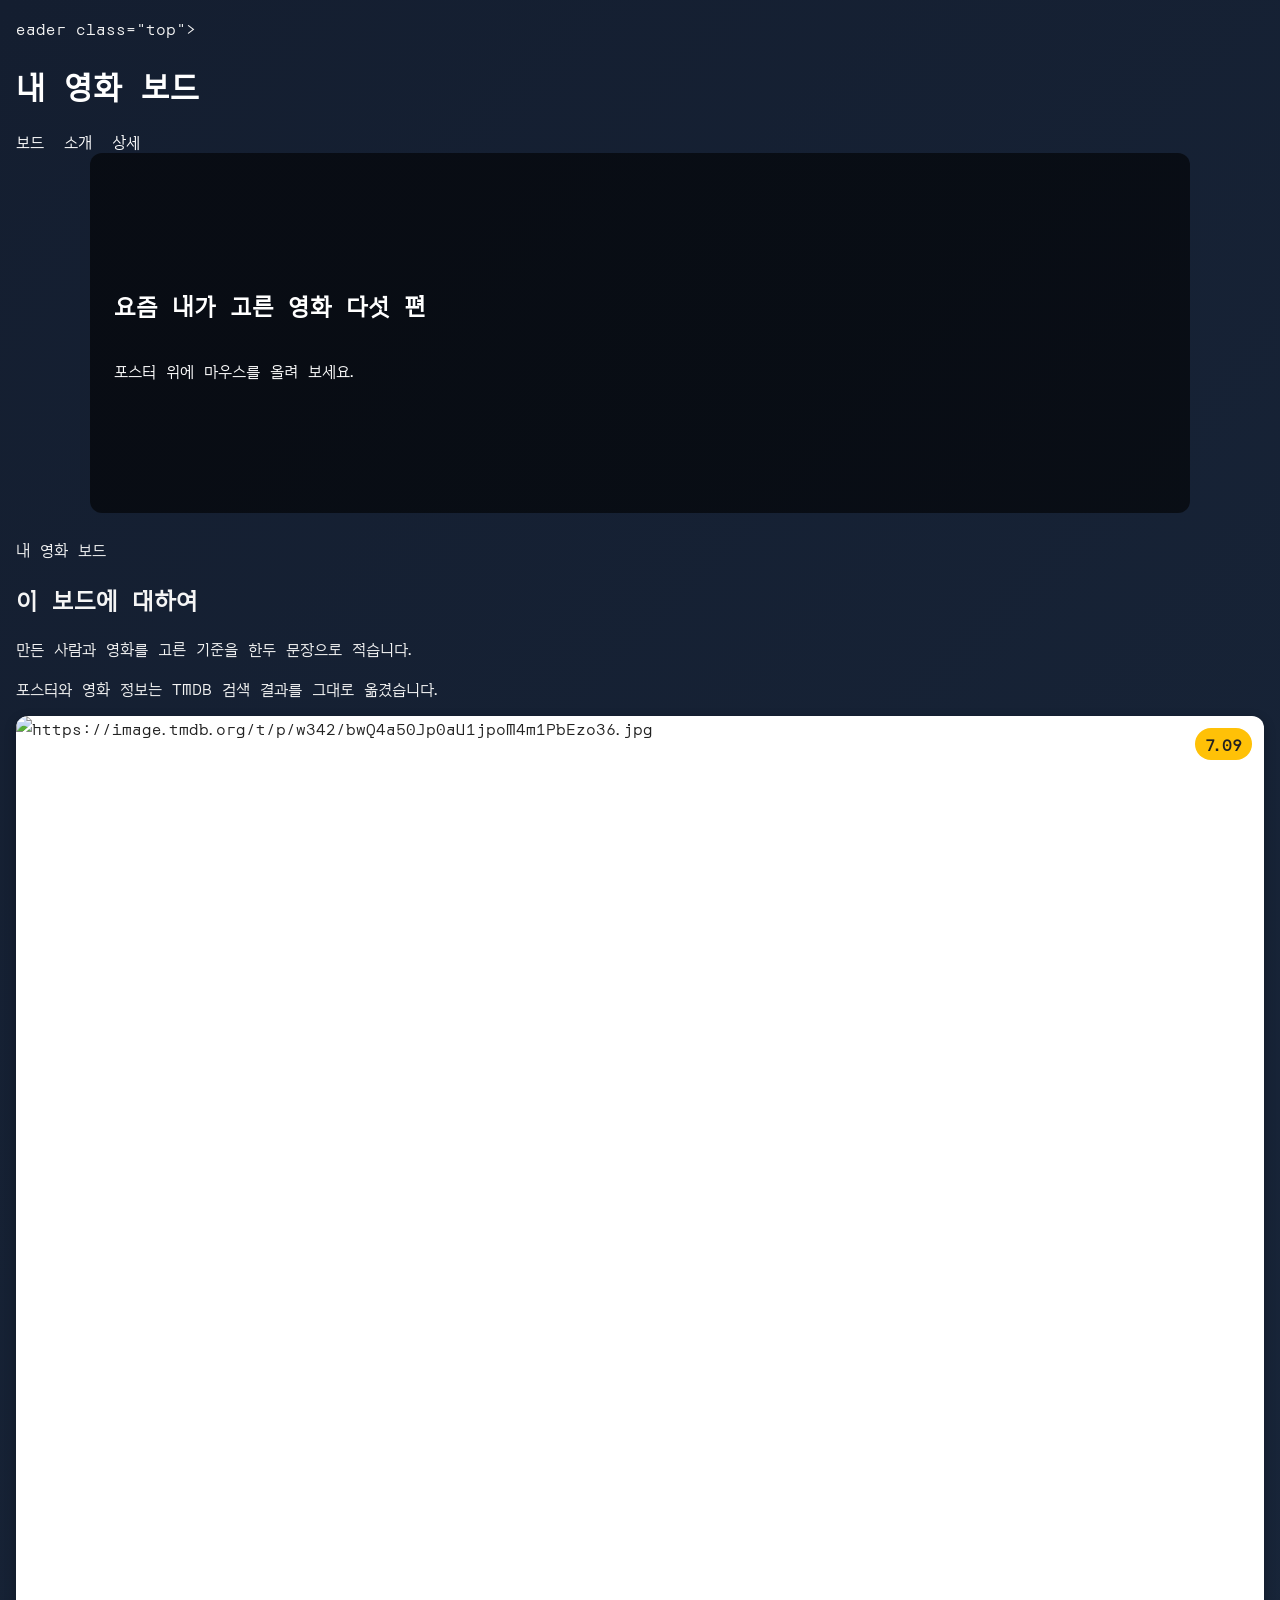
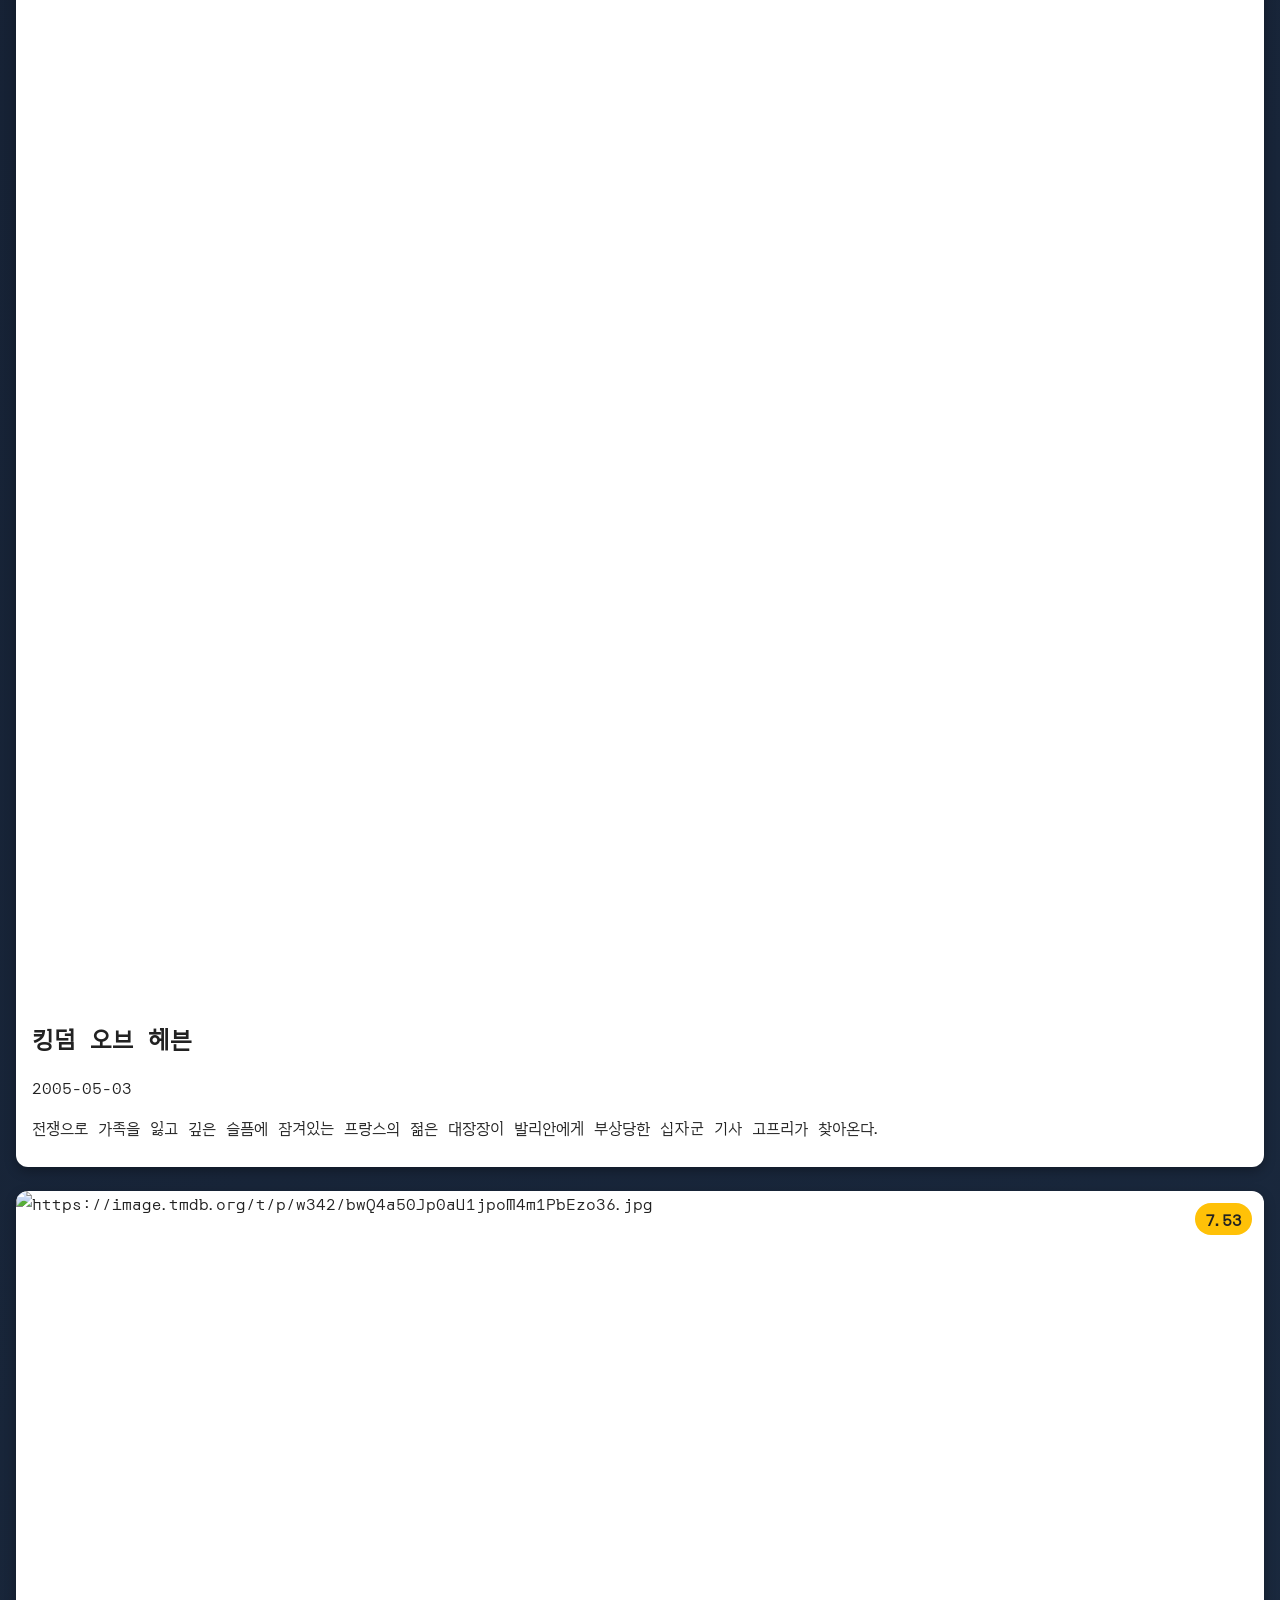
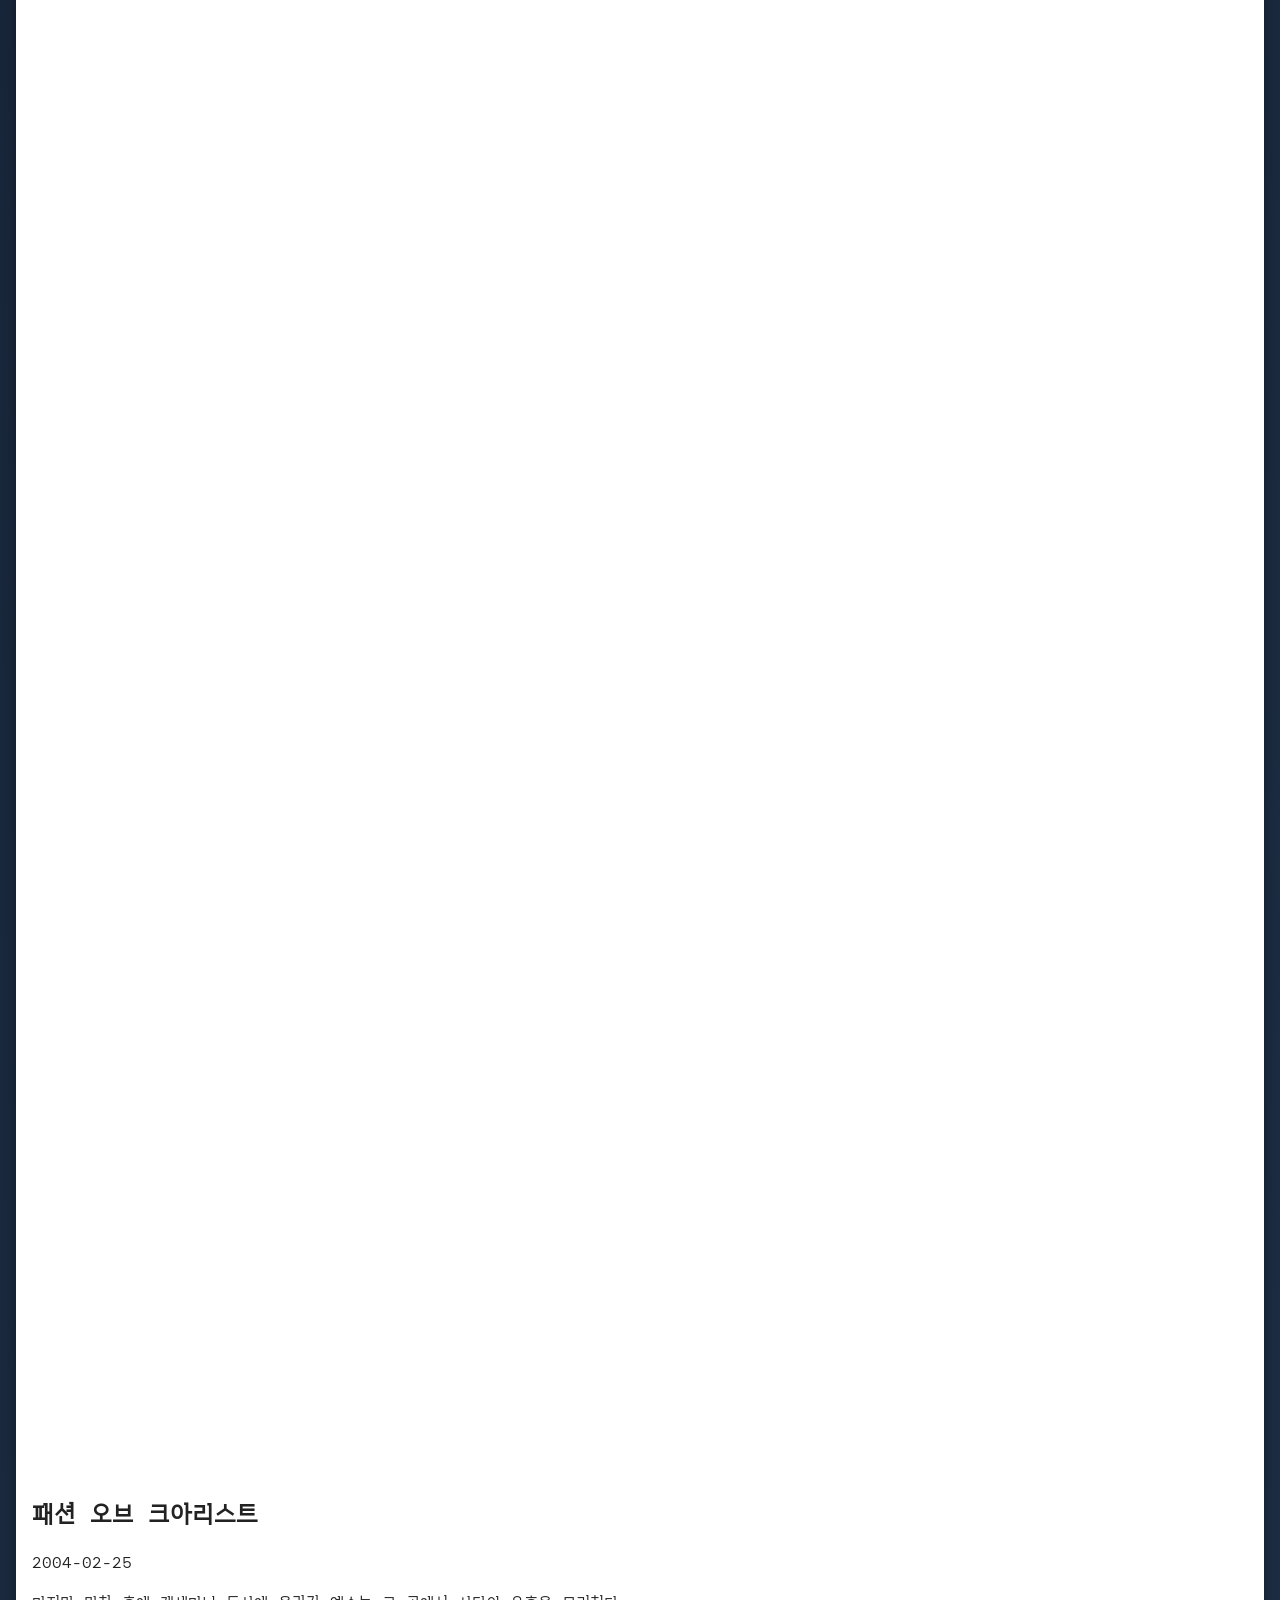
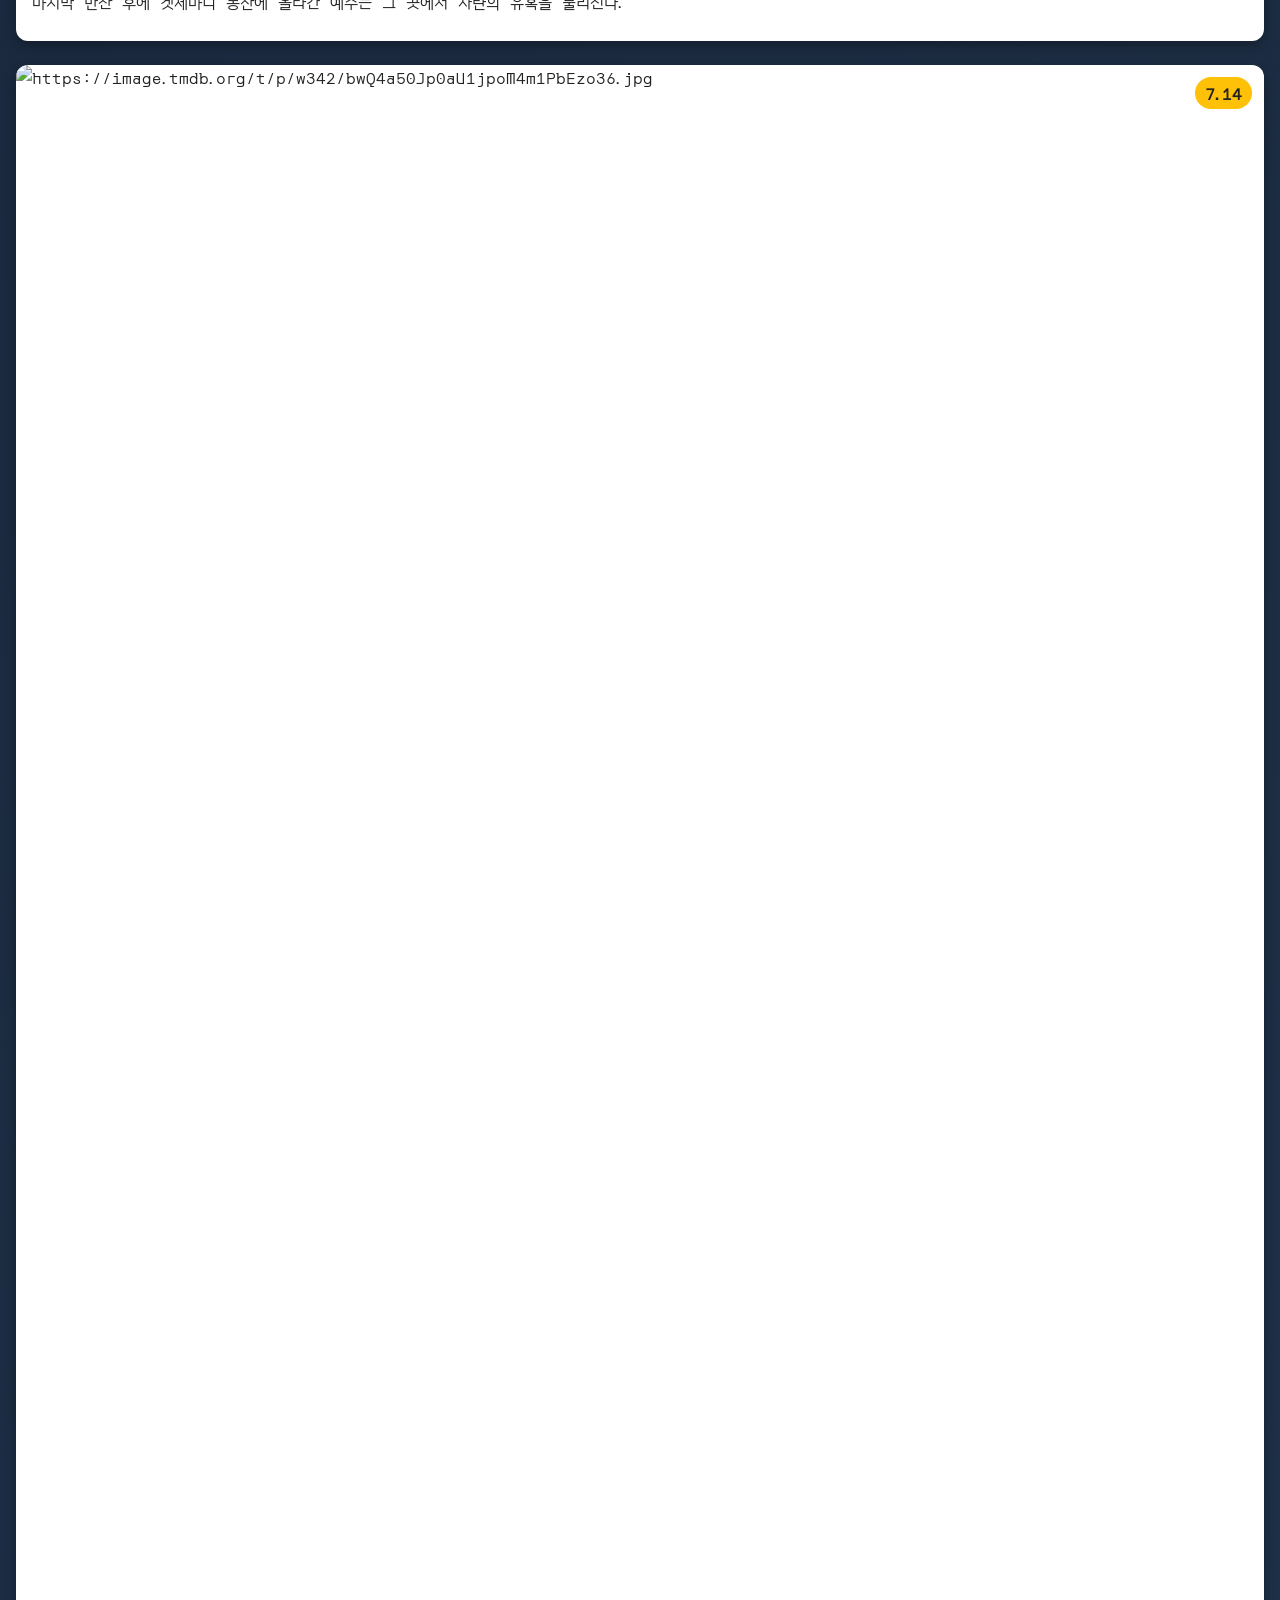
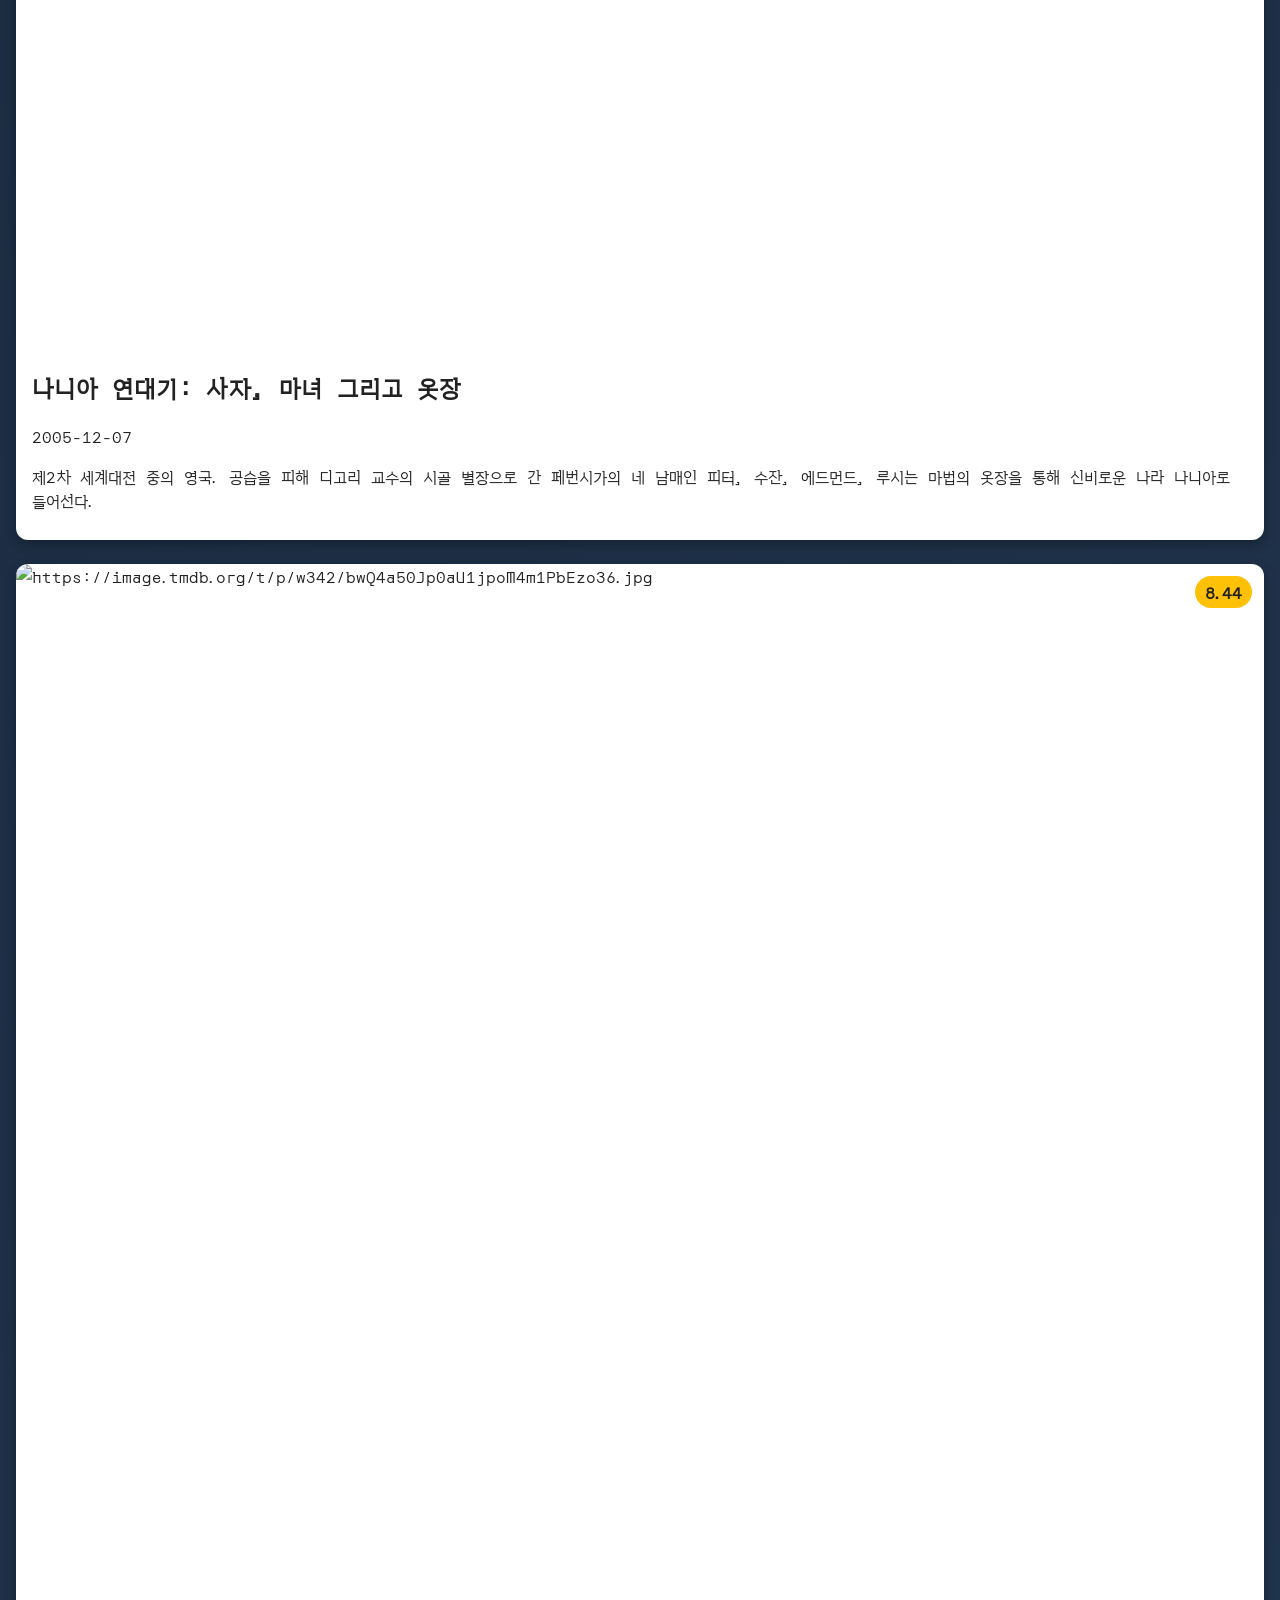
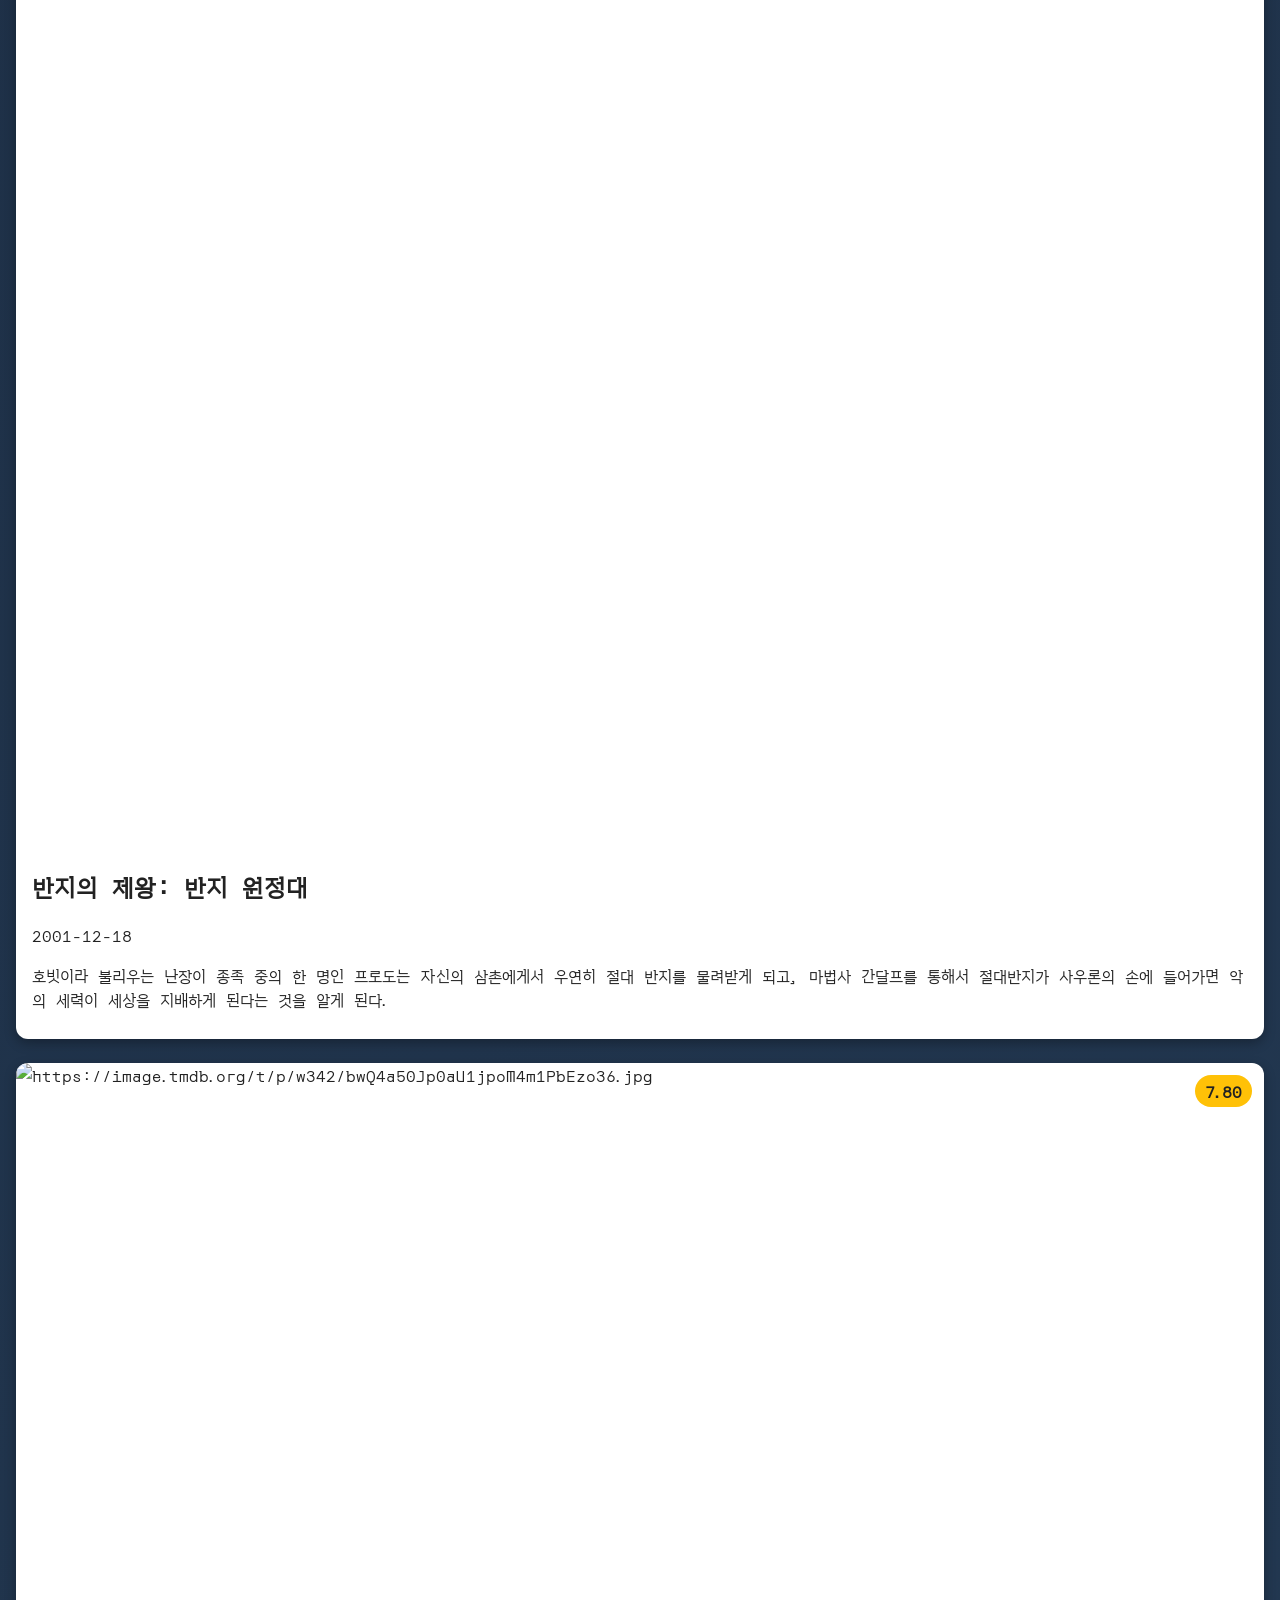
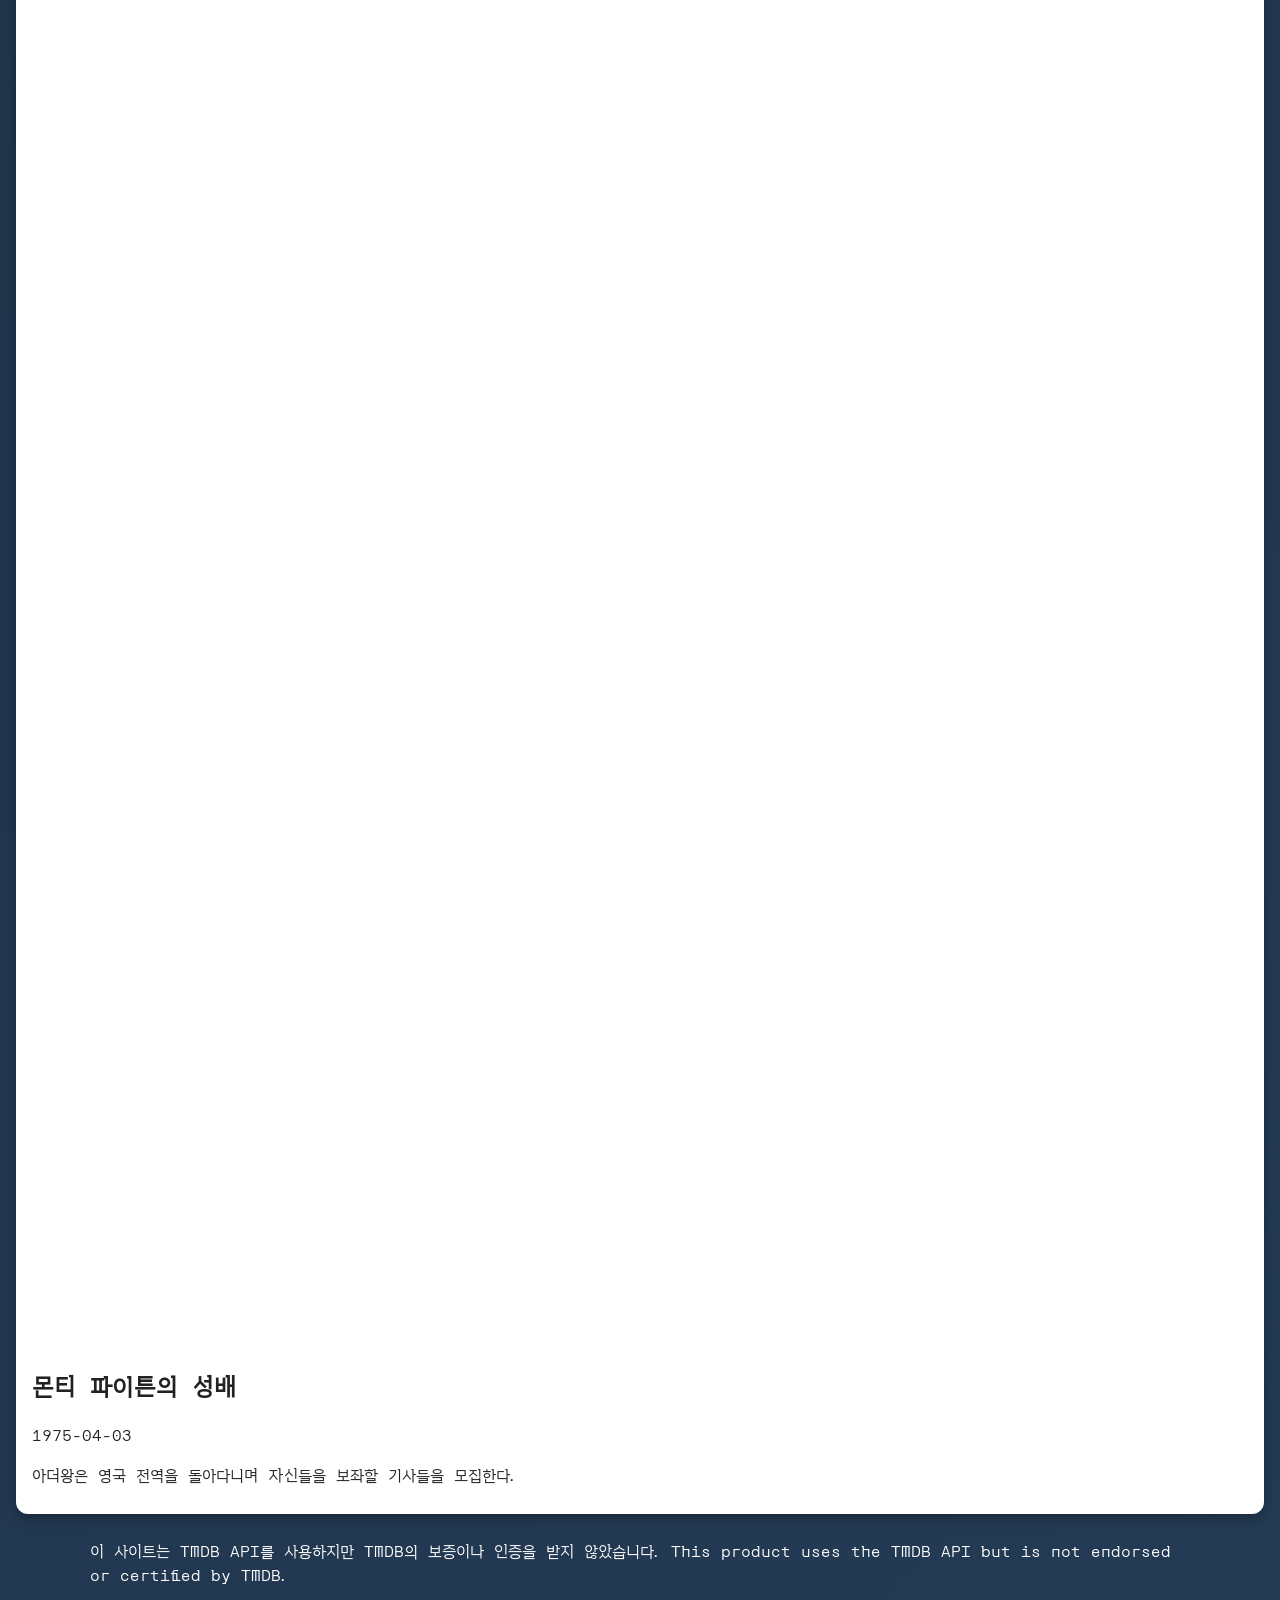
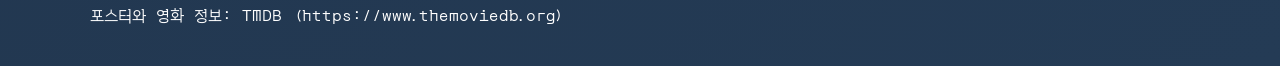
==== index.html @ a84ee352 "여섯 번째 커밋" ====
<!DOCTYPE html>
<html lang="ko">

<head>
    <meta charset="UTF-8">
    <meta name="viewport" content="width=device-width, initial-scale=1.0">
    <title>Lunar :: 내 영화 보드</title>
    <link rel="preconnect" href="https://fonts.googleapis.com">
    <link rel="preconnect" href="https://fonts.gstatic.com" crossorigin>
    <link href="https://fonts.googleapis.com/css2?family=Orbit&display=swap" rel="stylesheet">
    <link rel="stylesheet" href="style.css">
</head>

<body>
    eader class="top">
    <h1>내 영화 보드</h1>
    <nav>
        <ul>
            <li><a href="#board">보드</a></li>
            <li><a href="#about">소개</a></li>
            <li><a href="detail.html">상세</a></li>
        </ul>
    </nav>
    </header>
    <section class="hero">
        <h2>요즘 내가 고른 영화 다섯 편</h2>
        <p>포스터 위에 마우스를 올려 보세요.</p>
    </section <h1>내 영화 보드</h1>
    
    
    
    <section id="about">
        <h2>이 보드에 대하여</h2>
        <p>만든 사람과 영화를 고른 기준을 한두 문장으로 적습니다.</p>
        <p>포스터와 영화 정보는 TMDB 검색 결과를 그대로 옮겼습니다.</p>
    </section>
    </main>




    <article class="card"><img class="poster" src="https://image.tmdb.org/t/p/w342/bwQ4a50Jp0aU1jpoM4m1PbEzo36.jpg"
            alt="https://image.tmdb.org/t/p/w342/bwQ4a50Jp0aU1jpoM4m1PbEzo36.jpg">
        <span class="badge">7.09</span>
        <div class="info">
            <h2>킹덤 오브 헤븐</h2>
            <p class="year">2005-05-03</p>
            <p class="overview">전쟁으로 가족을 잃고 깊은 슬픔에 잠겨있는 프랑스의 젊은 대장장이 발리안에게 부상당한 십자군 기사 고프리가 찾아온다.</p>
        </div>
    </article>
    <article class="card"><img class="poster" src="https://image.tmdb.org/t/p/w342/rBM5o2HpmCfDejuIPybI09tkY3V.jpg"
            alt="https://image.tmdb.org/t/p/w342/bwQ4a50Jp0aU1jpoM4m1PbEzo36.jpg">
        <span class="badge">7.53</span>
        <div class="info">
            <h2>패션 오브 크아리스트</h2>
            <p class="year">2004-02-25</p>
            <p class="overview">마지막 만찬 후에 겟세마니 동산에 올라간 예수는 그 곳에서 사탄의 유혹을 물리친다.</p>
        </div>
    </article>
    <article class="card"><img class="poster" src="https://image.tmdb.org/t/p/w342/vSY6MgDWD5Ch5I87X8BaxZyydCI.jpg"
            alt="https://image.tmdb.org/t/p/w342/bwQ4a50Jp0aU1jpoM4m1PbEzo36.jpg">
        <span class="badge">7.14</span>
        <div class="info">
            <h2>나니아 연대기: 사자, 마녀 그리고 옷장</h2>
            <p class="year">2005-12-07</p>
            <p class="overview">제2차 세계대전 중의 영국. 공습을 피해 디고리 교수의 시골 별장으로 간 페번시가의 네 남매인 피터, 수잔, 에드먼드, 루시는 마법의 옷장을 통해 신비로운 나라 나니아로 들어선다.</p>
        </div>
    </article>
    <article class="card"><img class="poster" src="https://image.tmdb.org/t/p/w342/r18JdjImbWDRwkbVDIzWoLQqkCo.jpg"
            alt="https://image.tmdb.org/t/p/w342/bwQ4a50Jp0aU1jpoM4m1PbEzo36.jpg">
        <span class="badge">8.44</span>
        <div class="info">
            <h2>반지의 제왕: 반지 원정대</h2>
            <p class="year">2001-12-18</p>
            <p class="overview">호빗이라 불리우는 난장이 종족 중의 한 명인 프로도는 자신의 삼촌에게서 우연히 절대 반지를 물려받게 되고, 마법사 간달프를 통해서 절대반지가 사우론의 손에 들어가면 악의 세력이 세상을 지배하게 된다는 것을 알게 된다.</p>
        </div>
    </article>
    <article class="card"><img class="poster" src="https://image.tmdb.org/t/p/w342/7nTkHjETdGMYK1phHwDbPsrzbYl.jpg"
            alt="https://image.tmdb.org/t/p/w342/bwQ4a50Jp0aU1jpoM4m1PbEzo36.jpg">
        <span class="badge">7.80</span>
        <div class="info">
            <h2>몬티 파이튼의 성배</h2>
            <p class="year">1975-04-03</p>
            <p class="overview">아더왕은 영국 전역을 돌아다니며 자신들을 보좌할 기사들을 모집한다.</p>
        </div>
    </article>
    <footer>
        <p>이 사이트는 TMDB API를 사용하지만 TMDB의 보증이나 인증을 받지 않았습니다.
            This product uses the TMDB API but is not endorsed or certified by TMDB.</p>
        <p>포스터와 영화 정보: TMDB (https://www.themoviedb.org)</p>
    </footer>
</body>

</html>
---- style.css ----
body {
    background: linear-gradient(135deg, #141e30, #243b55);
    min-height: 100vh;
    box-sizing: border-box;
    margin: 0;
    padding: 16px;
    font-family: "Orbit", sans-serif;
    color: #f5f5f5;
}

main,
.top,
.hero,
footer {
    max-width: 1100px;
    margin: 0 auto 24px;
}

.top {
    display: flex;
    justify-content: space-between;
    align-items: center;
}

.hero {
    background-image: linear-gradient(rgba(0, 0, 0, 0.6), rgba(0, 0, 0, 0.6)),
        url("https://image.tmdb.org/t/p/w1280/여기에_backdrop_path");

    background-size: cover;
    background-position: center;
    min-height: 40vh;
    padding: 24px;
    box-sizing:
        border-box;
    color: #fff;
    border-radius: 12px;
    display: flex;
    flex-direction: column;
    justify-content: center;
}



nav ul {
    flex-direction: column;
    display: flex;
    gap: 8px;
    list-style: none;
    margin: 0;
    padding: 0;
}

nav a {
    color: #fff;
    text-decoration: none;
}


.board {
    display: grid;
    grid-template-columns: repeat(auto-fit, minmax(200px, 1fr));
    gap: 20px;
}


.card {
    border-radius: 12px;
    overflow: hidden;
    box-shadow: 0 4px 12px rgba(0, 0, 0, 0.3);
    background: #fff;
    position: relative;
    margin-bottom: 24px;
    transition: transform 0.3s, box-shadow 0.3s;
    color: #222;
}

.card:hover {
    transform: translateY(-8px);
    box-shadow: 0 12px 32px rgba(255, 193, 7, 0.6);
}

.info {
    padding: 12px 16px;
}

.poster {
    width: 100%;
    display: block;
    aspect-ratio: 2 / 3;
    object-fit: cover;
}

.badge {
    position: absolute;
    top: 12px;
    right: 12px;
    background: #ffc107;
    color: #222;
    padding: 4px 10px;
    border-radius: 999px;
    font-weight: bold;
    animation: pulse 2s infinite;
}

h1,
footer {
    color: #fff;
}

@keyframes pulse {

    0%,
    100% {
        transform: scale(1);
    }

    50% {
        transform: scale(1.15);
    }
}

@media (min-width: 600px) {
    nav ul {
        flex-direction: row;
        gap: 20px;
    }
}

@media (prefers-color-scheme: dark) {
    .card {
        background: #1f2429;
        color: #eee;
    }
}

@keyframes rise {
    from {
        opacity: 0;
        transform:
            translateY(20px);
    }
}


.card {
    animation: rise 0.6s backwards;
}

.card:nth-child(2) { animation-delay:
0.1s; }

.card:nth-child(3) { animation-delay:
0.2s; }

.card:nth-child(4) { animation-delay:
0.3s; }

.card:nth-child(5) { animation-delay:
0.4s; }
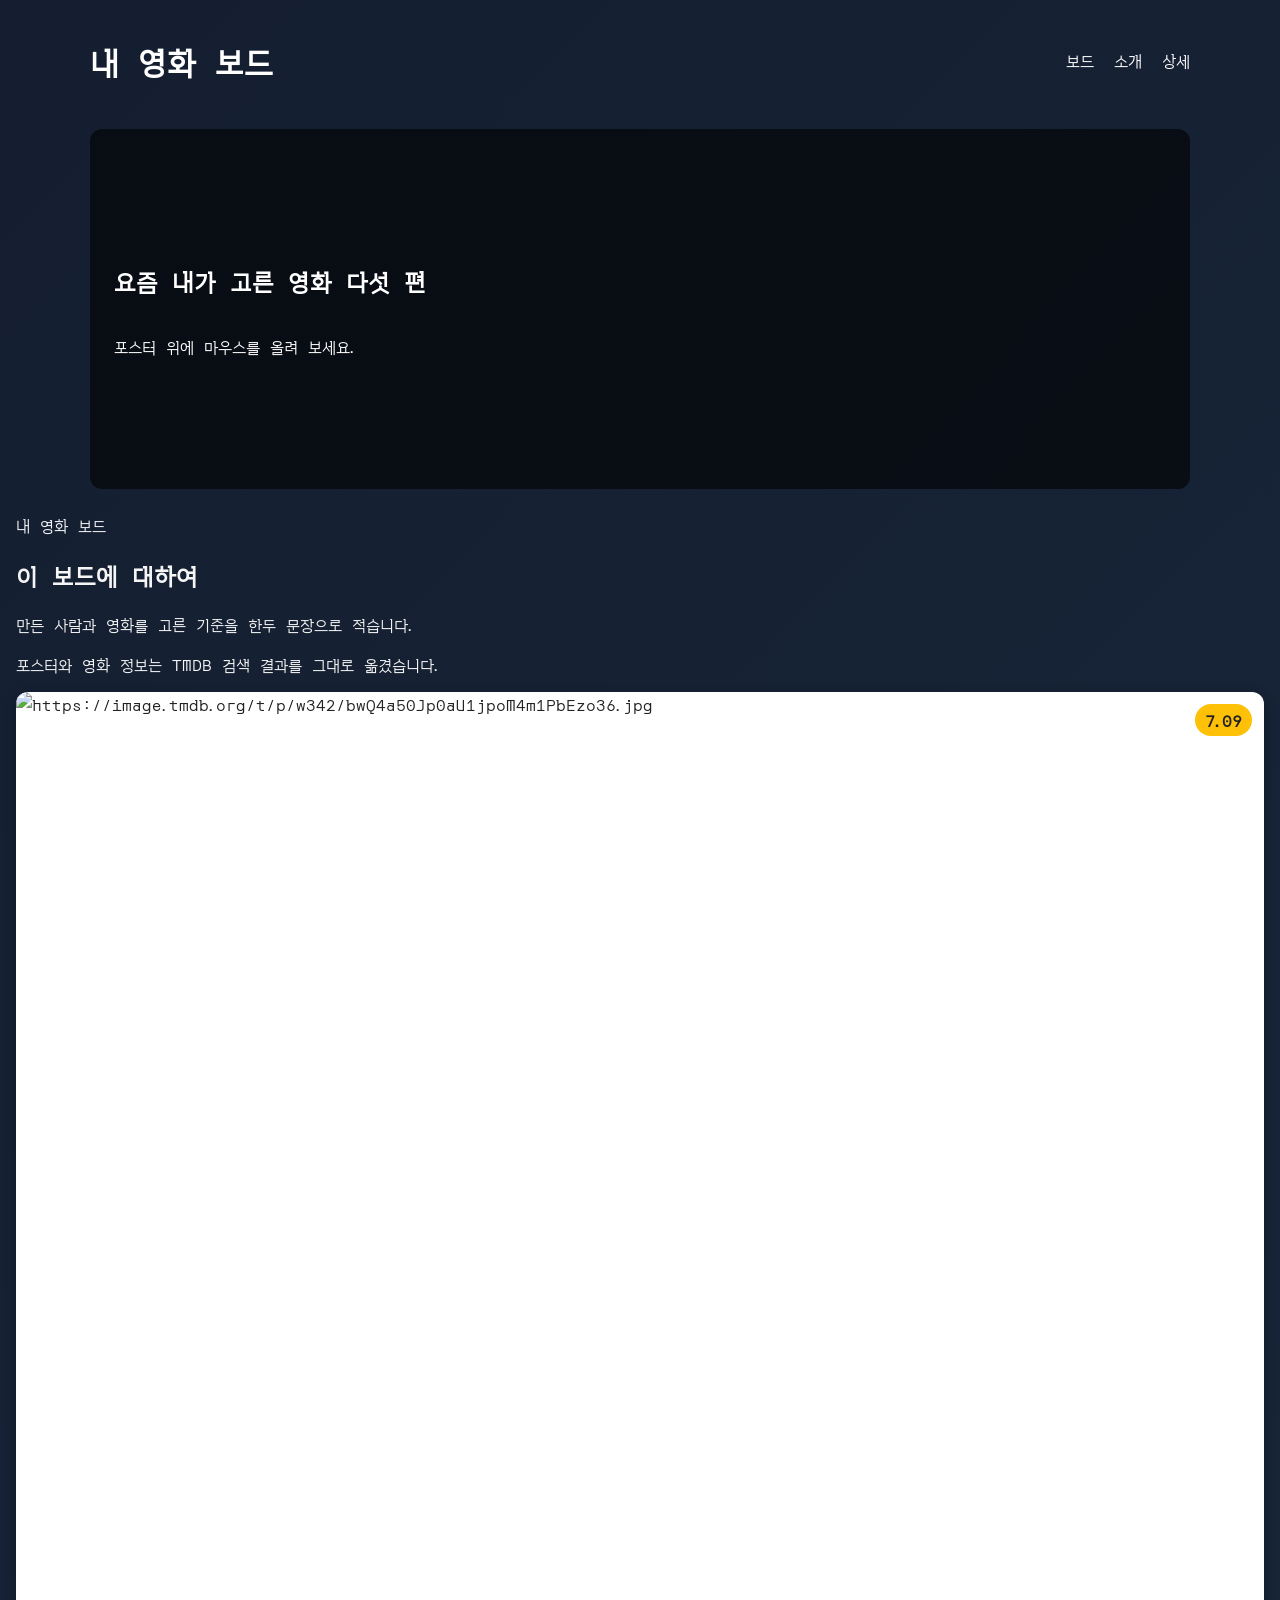
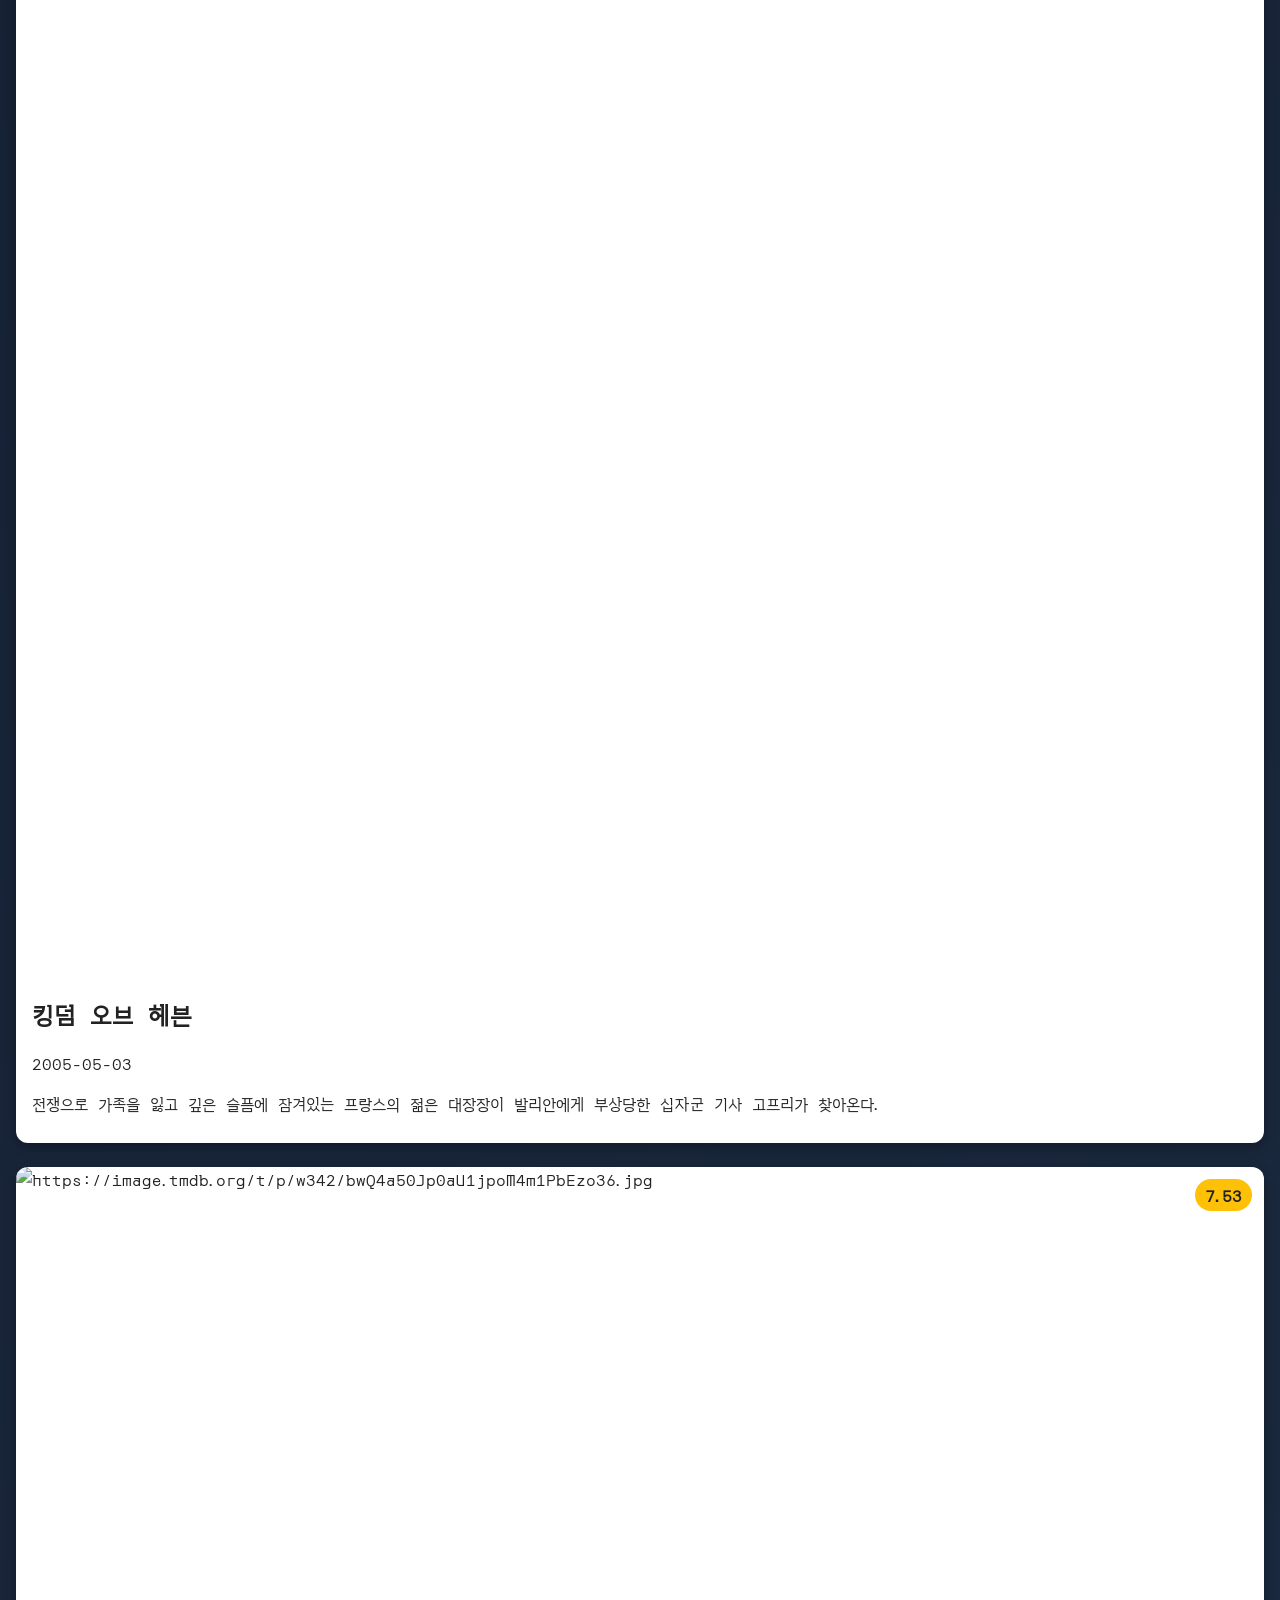
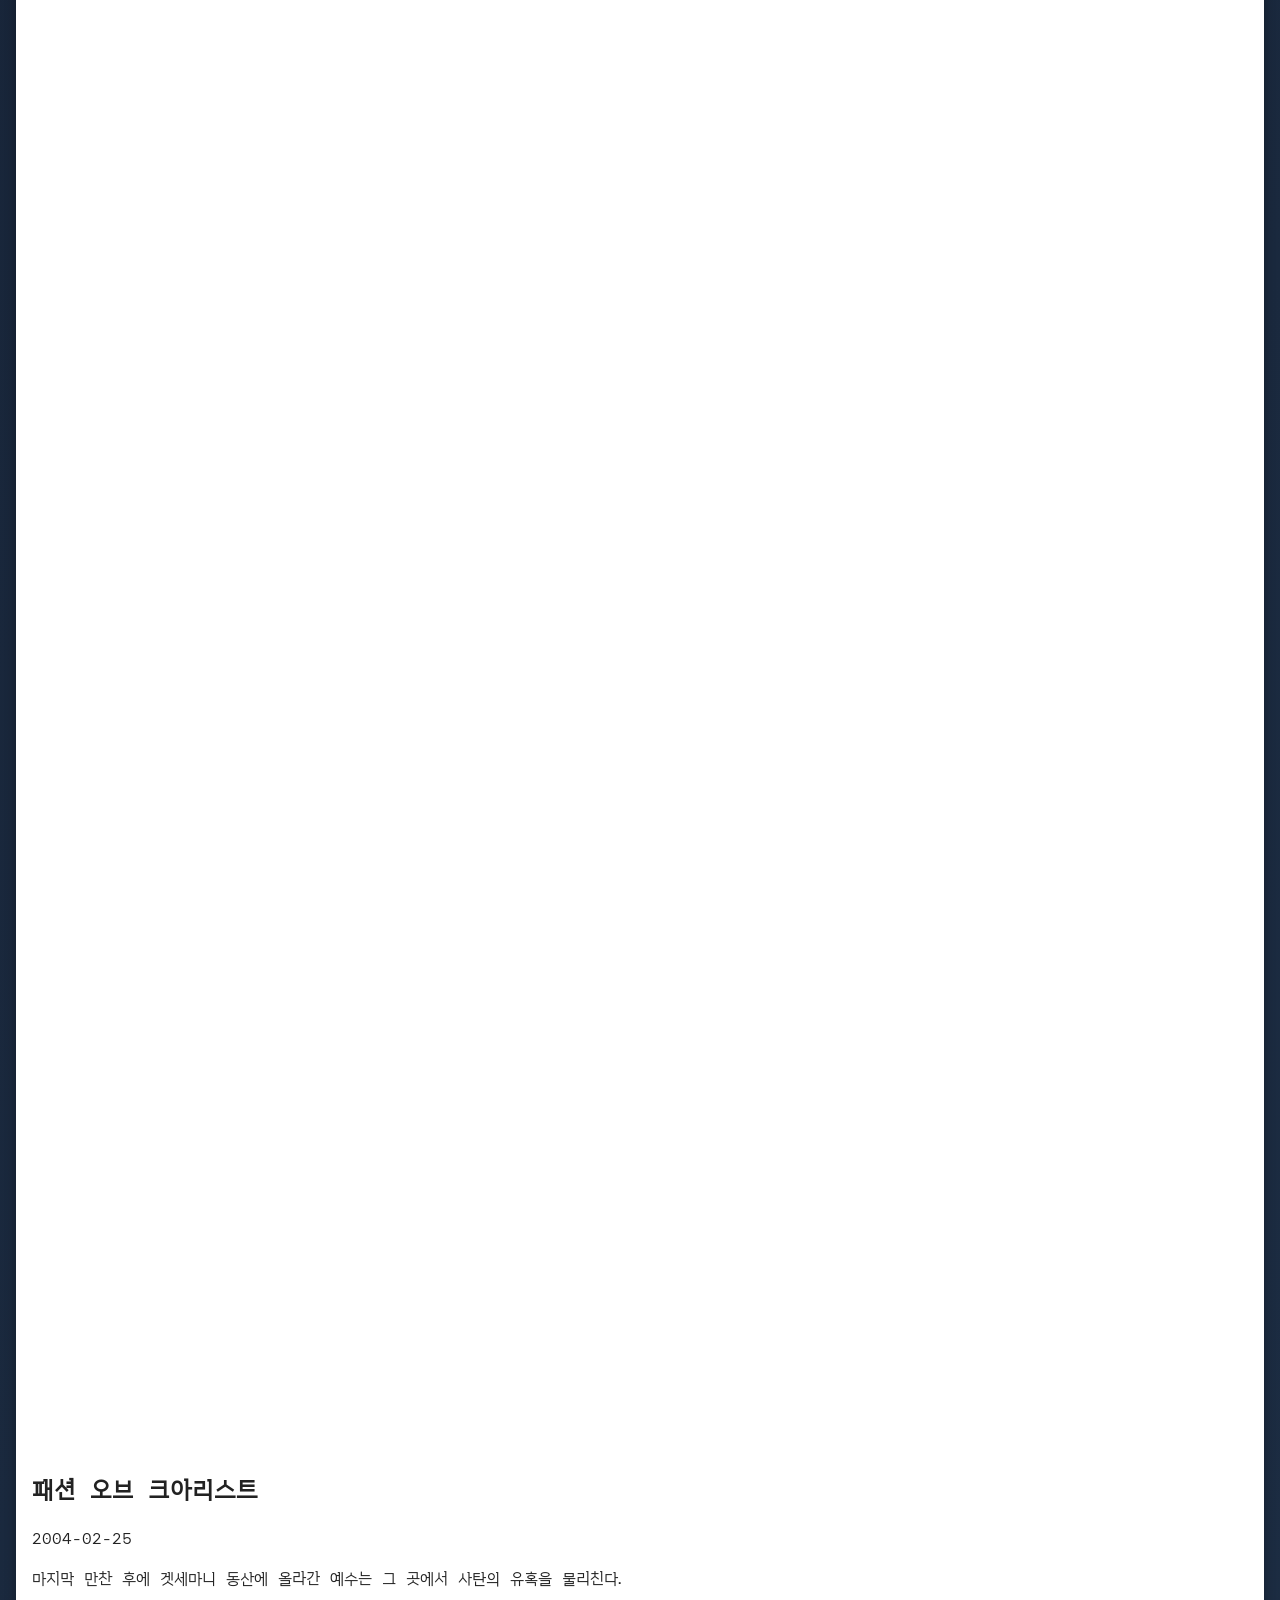
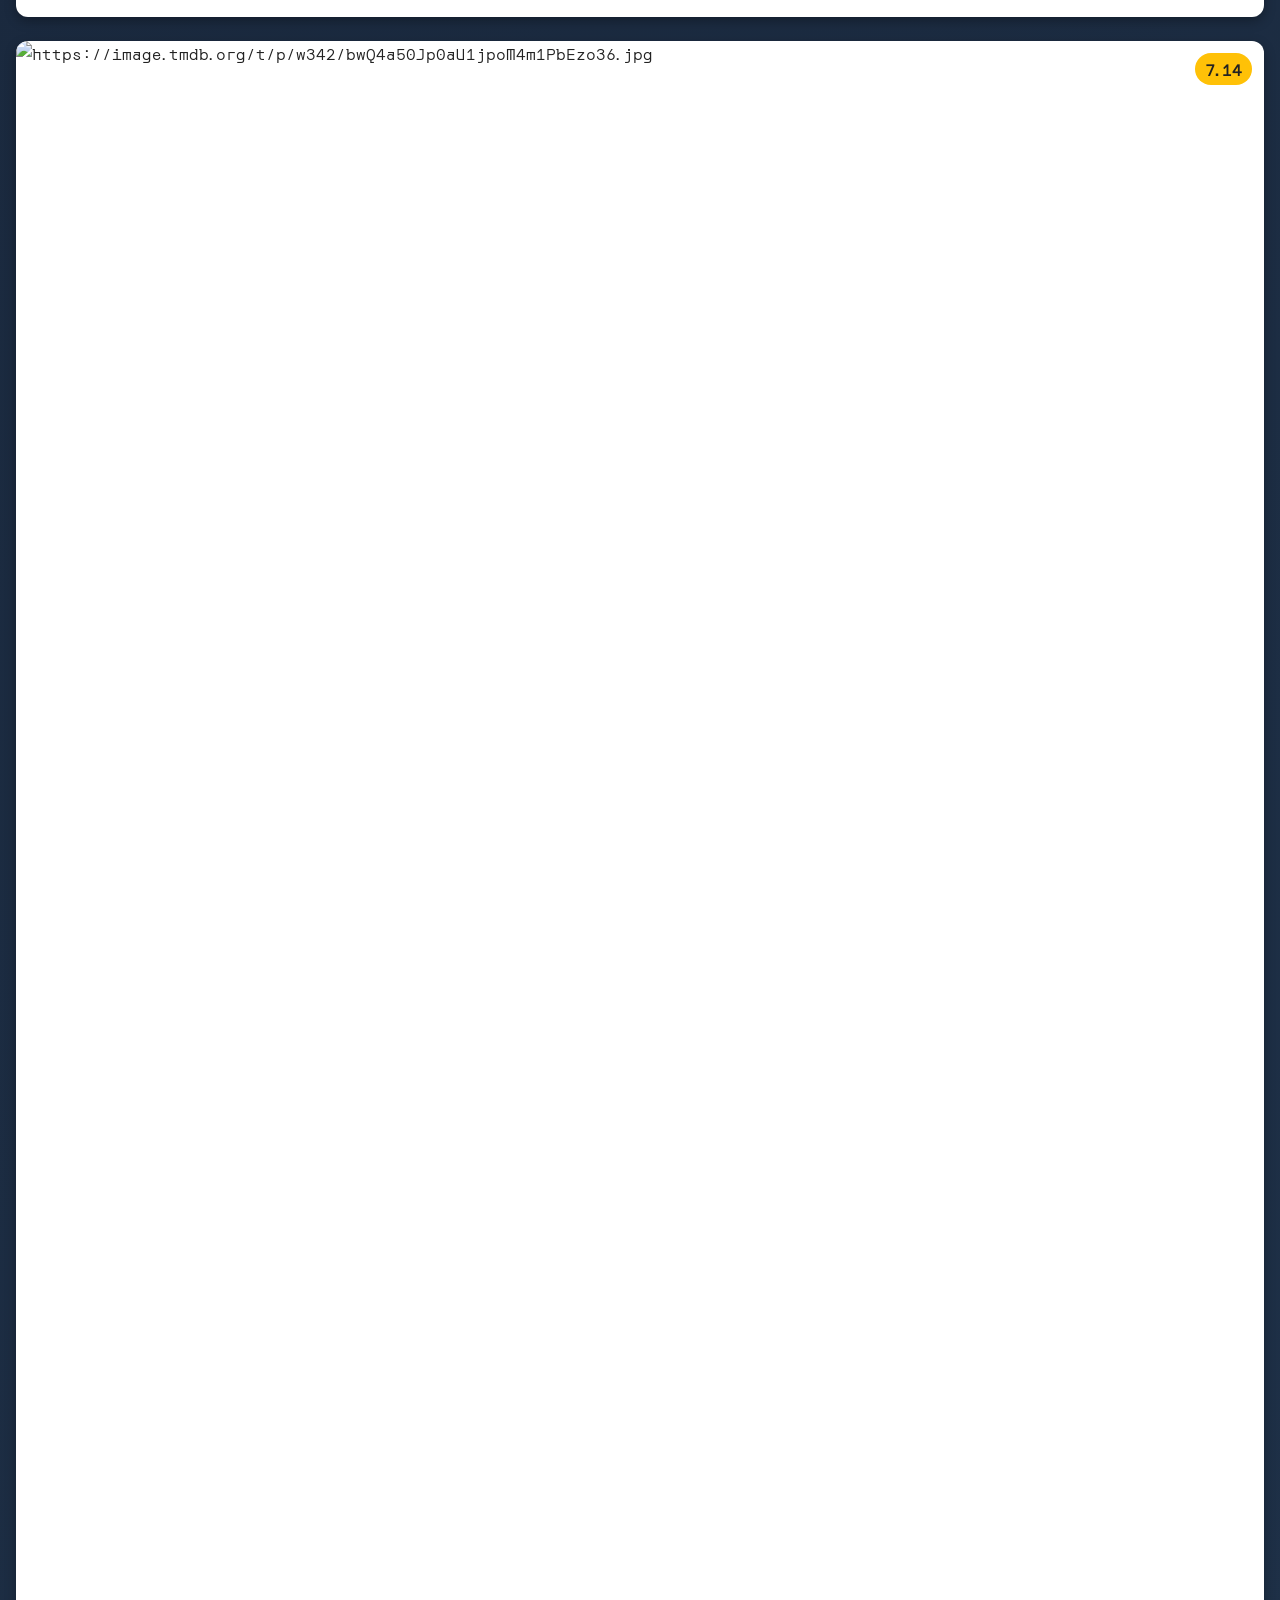
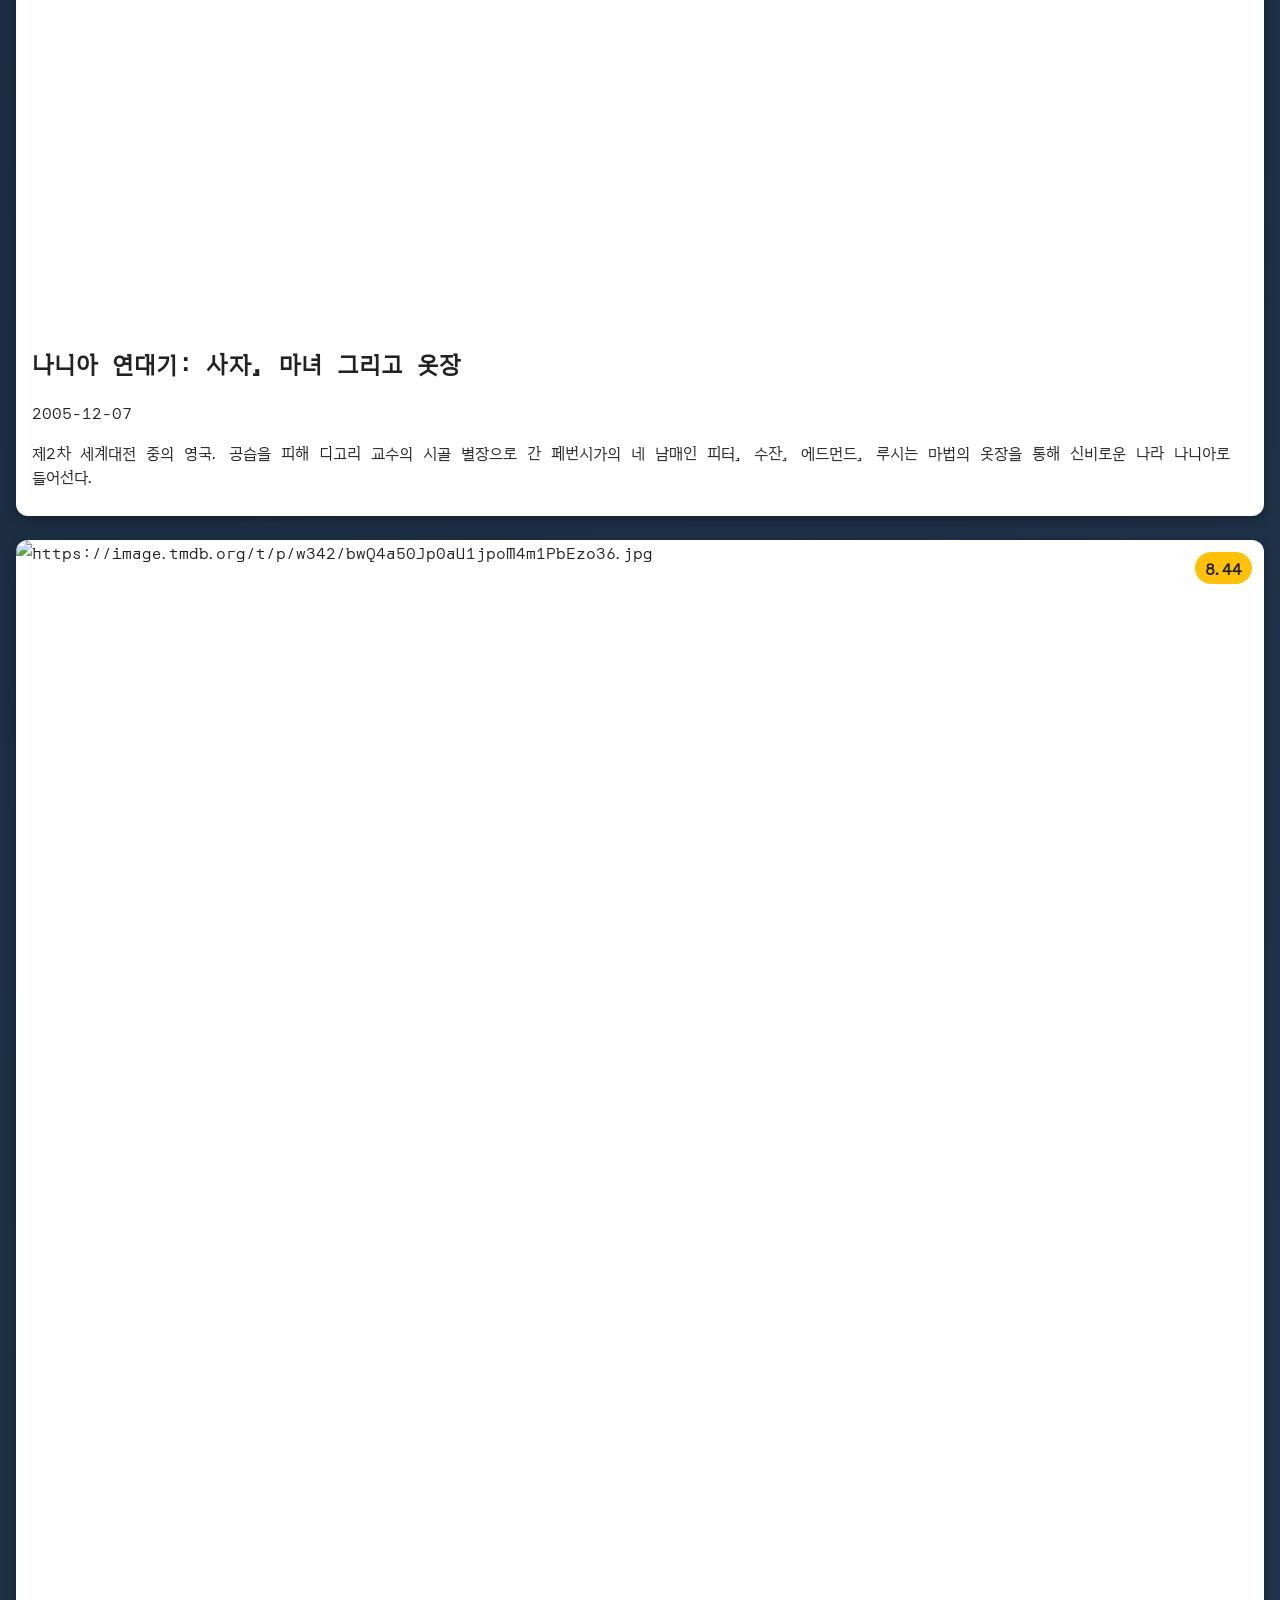
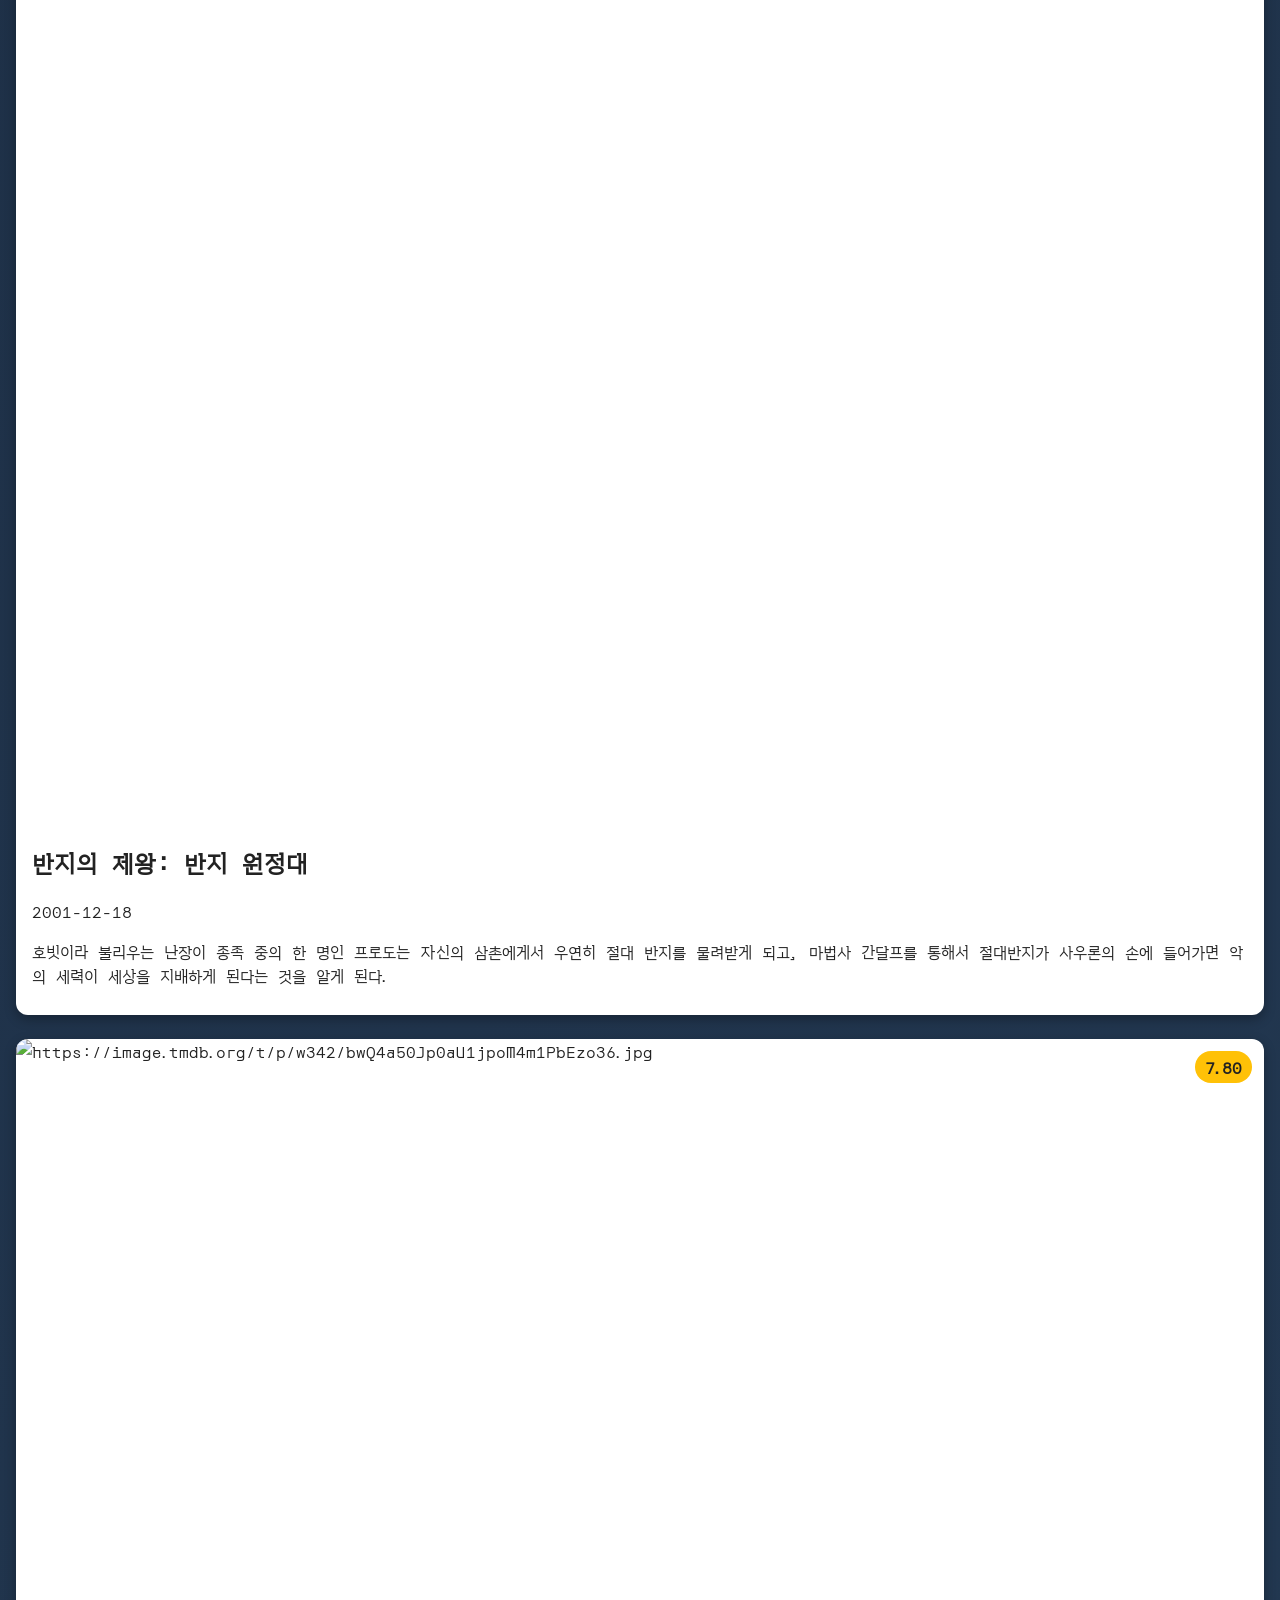
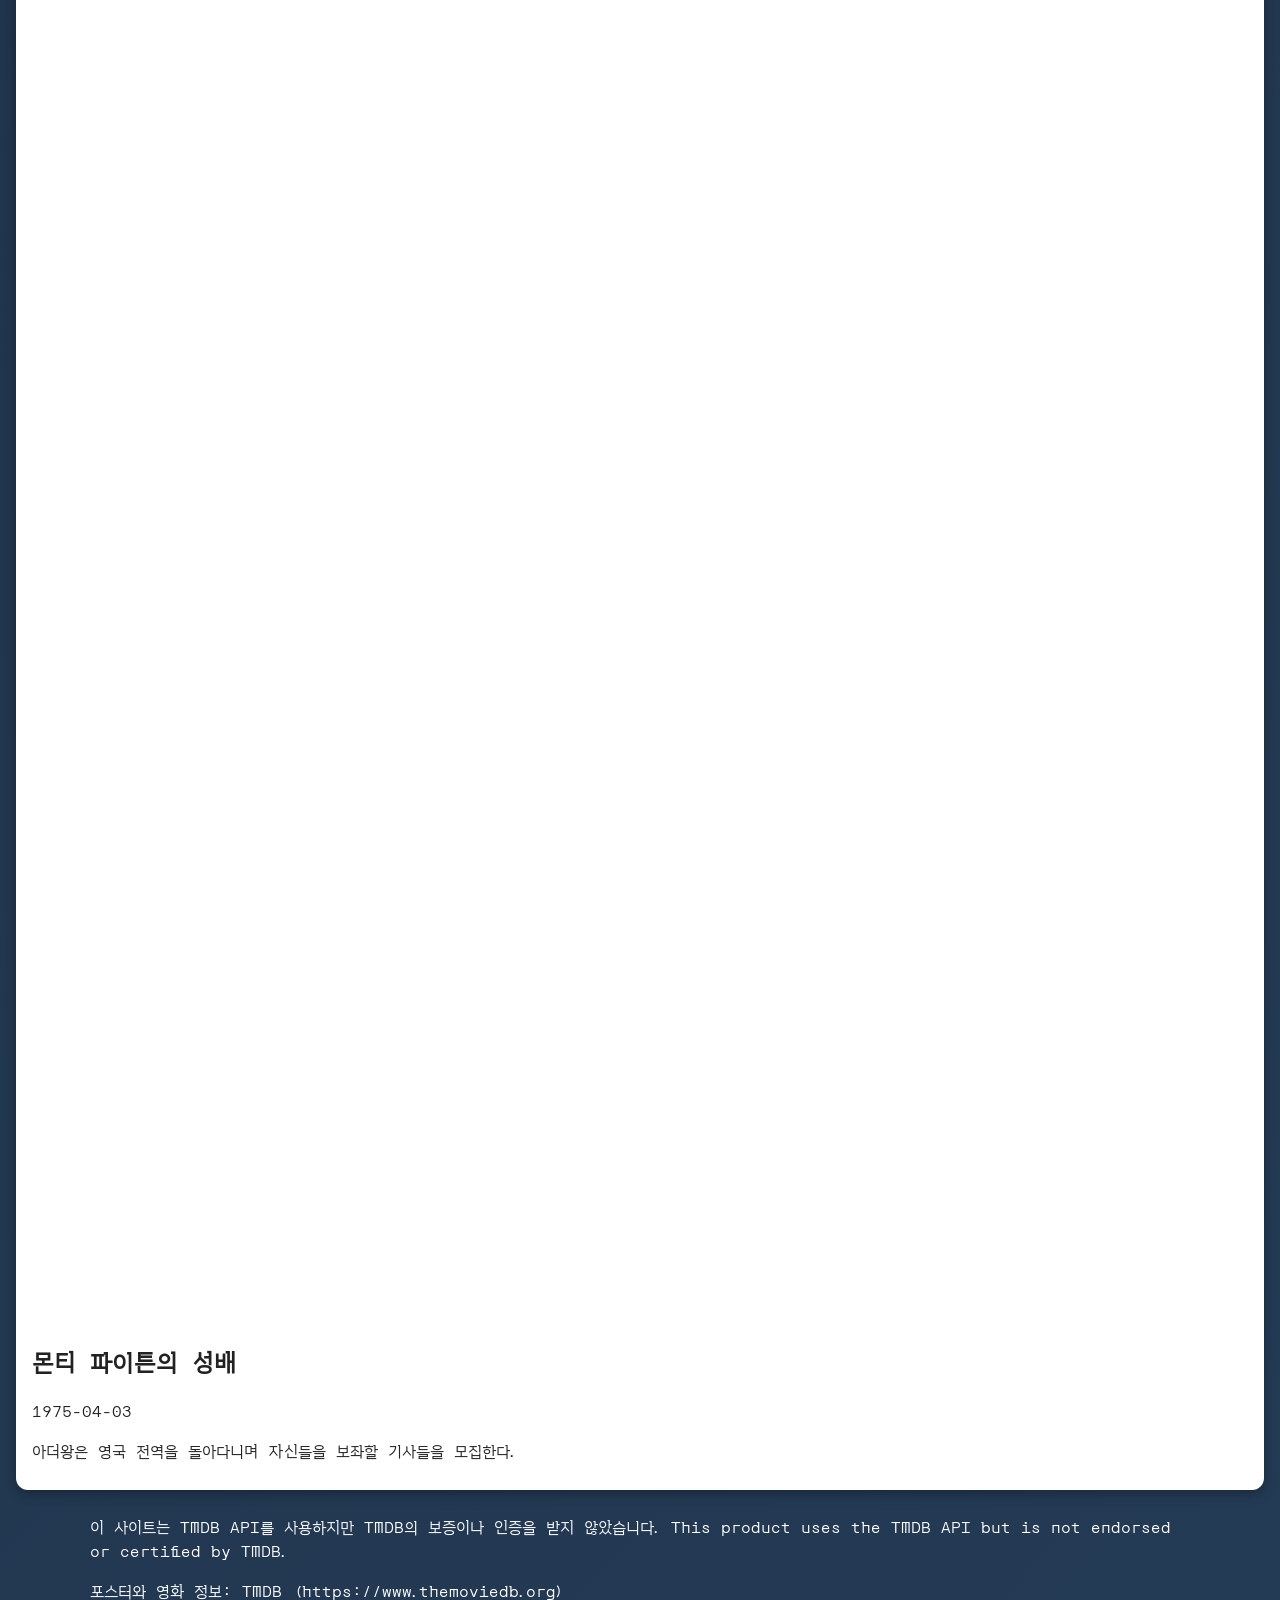
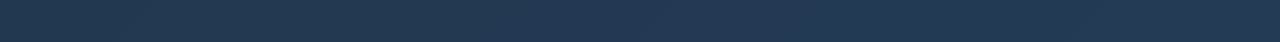
==== commit 54c4b5ec: "일곱 번째 커밋" ====
--- a/index.html
+++ b/index.html
@@ -12,23 +12,23 @@
 </head>
 
 <body>
-    eader class="top">
-    <h1>내 영화 보드</h1>
-    <nav>
-        <ul>
-            <li><a href="#board">보드</a></li>
-            <li><a href="#about">소개</a></li>
-            <li><a href="detail.html">상세</a></li>
-        </ul>
-    </nav>
+    <header class="top">
+        <h1>내 영화 보드</h1>
+        <nav>
+            <ul>
+                <li><a href="#board">보드</a></li>
+                <li><a href="#about">소개</a></li>
+                <li><a href="detail.html">상세</a></li>
+            </ul>
+        </nav>
     </header>
     <section class="hero">
         <h2>요즘 내가 고른 영화 다섯 편</h2>
         <p>포스터 위에 마우스를 올려 보세요.</p>
     </section <h1>내 영화 보드</h1>
-    
-    
-    
+
+
+
     <section id="about">
         <h2>이 보드에 대하여</h2>
         <p>만든 사람과 영화를 고른 기준을 한두 문장으로 적습니다.</p>
@@ -63,7 +63,8 @@
         <div class="info">
             <h2>나니아 연대기: 사자, 마녀 그리고 옷장</h2>
             <p class="year">2005-12-07</p>
-            <p class="overview">제2차 세계대전 중의 영국. 공습을 피해 디고리 교수의 시골 별장으로 간 페번시가의 네 남매인 피터, 수잔, 에드먼드, 루시는 마법의 옷장을 통해 신비로운 나라 나니아로 들어선다.</p>
+            <p class="overview">제2차 세계대전 중의 영국. 공습을 피해 디고리 교수의 시골 별장으로 간 페번시가의 네 남매인 피터, 수잔, 에드먼드, 루시는 마법의 옷장을 통해 신비로운
+                나라 나니아로 들어선다.</p>
         </div>
     </article>
     <article class="card"><img class="poster" src="https://image.tmdb.org/t/p/w342/r18JdjImbWDRwkbVDIzWoLQqkCo.jpg"
@@ -72,7 +73,8 @@
         <div class="info">
             <h2>반지의 제왕: 반지 원정대</h2>
             <p class="year">2001-12-18</p>
-            <p class="overview">호빗이라 불리우는 난장이 종족 중의 한 명인 프로도는 자신의 삼촌에게서 우연히 절대 반지를 물려받게 되고, 마법사 간달프를 통해서 절대반지가 사우론의 손에 들어가면 악의 세력이 세상을 지배하게 된다는 것을 알게 된다.</p>
+            <p class="overview">호빗이라 불리우는 난장이 종족 중의 한 명인 프로도는 자신의 삼촌에게서 우연히 절대 반지를 물려받게 되고, 마법사 간달프를 통해서 절대반지가 사우론의 손에
+                들어가면 악의 세력이 세상을 지배하게 된다는 것을 알게 된다.</p>
         </div>
     </article>
     <article class="card"><img class="poster" src="https://image.tmdb.org/t/p/w342/7nTkHjETdGMYK1phHwDbPsrzbYl.jpg"
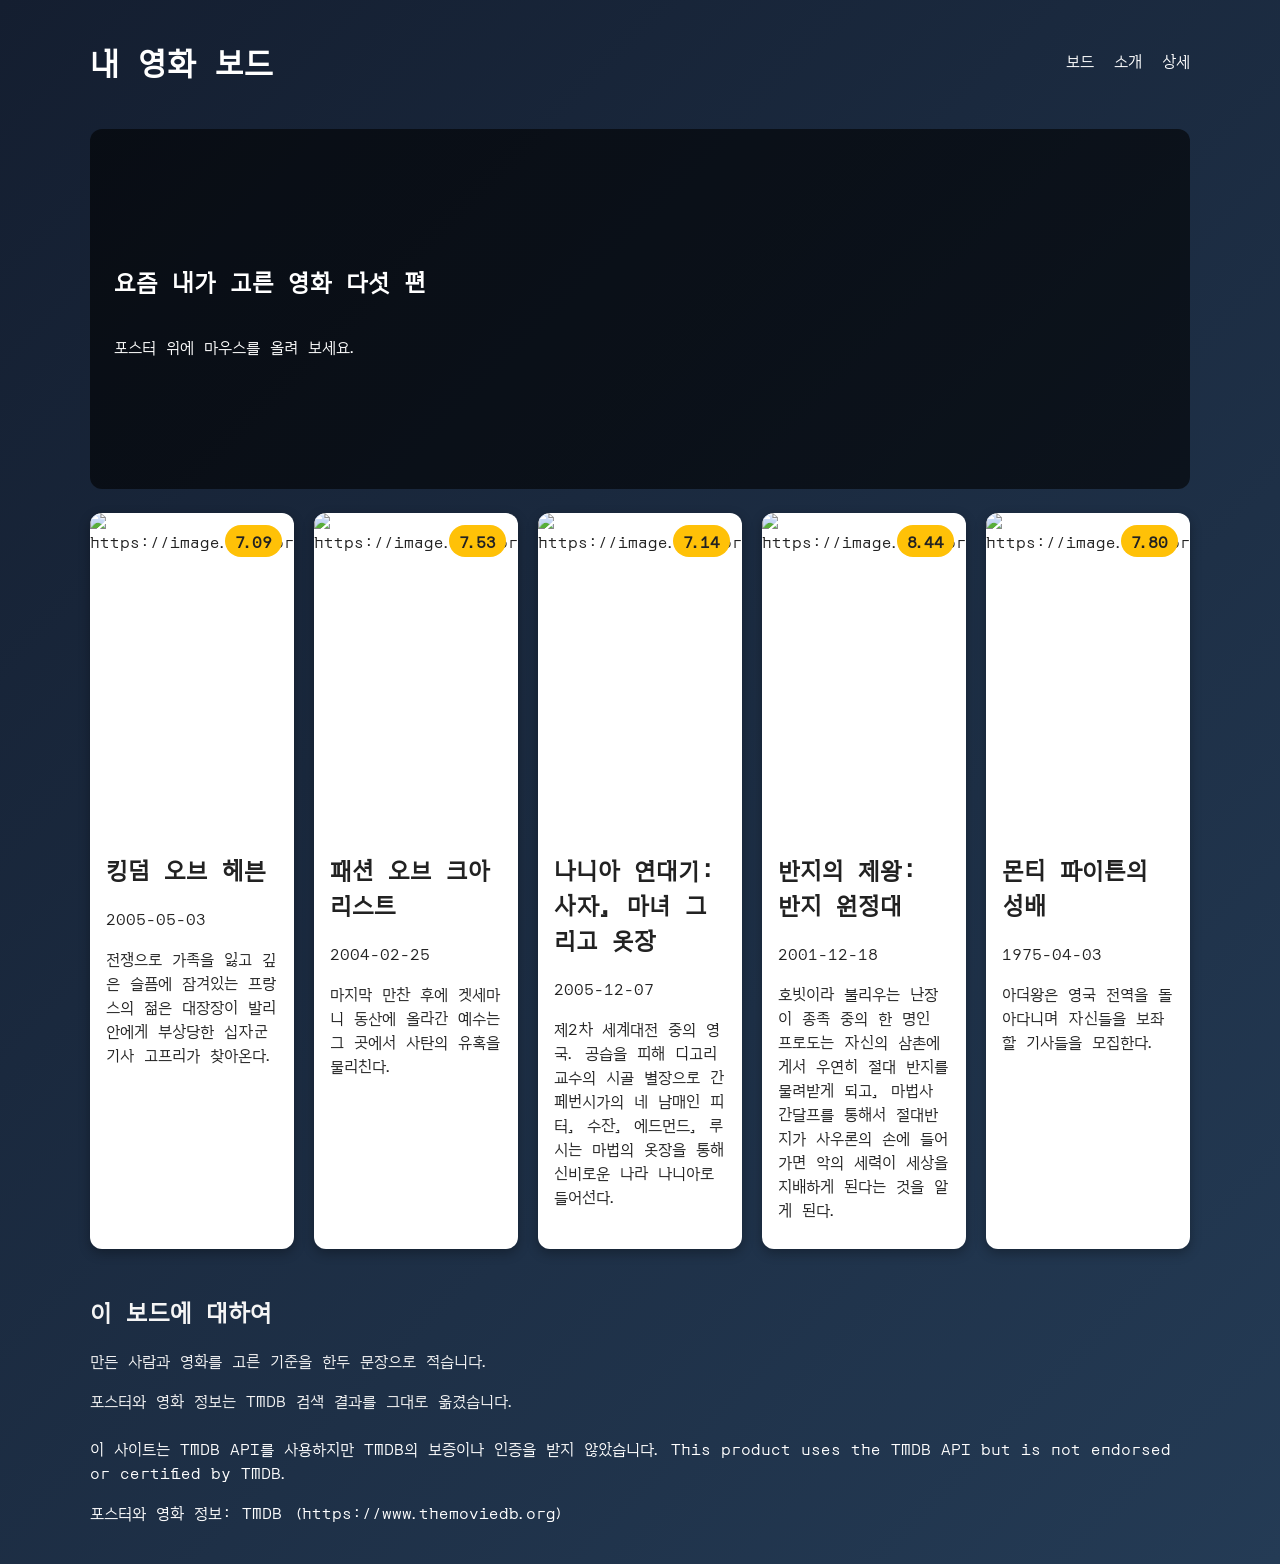
==== commit d474da82: "9 번째 커밋" ====
--- a/index.html
+++ b/index.html
@@ -25,67 +25,76 @@
     <section class="hero">
         <h2>요즘 내가 고른 영화 다섯 편</h2>
         <p>포스터 위에 마우스를 올려 보세요.</p>
-    </section <h1>내 영화 보드</h1>
+    </section>
 
 
+    <main>
+        <section class="board" id="board">
 
-    <section id="about">
-        <h2>이 보드에 대하여</h2>
-        <p>만든 사람과 영화를 고른 기준을 한두 문장으로 적습니다.</p>
-        <p>포스터와 영화 정보는 TMDB 검색 결과를 그대로 옮겼습니다.</p>
-    </section>
+            <article class="card"><img class="poster"
+                    src="https://image.tmdb.org/t/p/w342/bwQ4a50Jp0aU1jpoM4m1PbEzo36.jpg"
+                    alt="https://image.tmdb.org/t/p/w342/bwQ4a50Jp0aU1jpoM4m1PbEzo36.jpg">
+                <span class="badge">7.09</span>
+                <div class="info">
+                    <h2>킹덤 오브 헤븐</h2>
+                    <p class="year">2005-05-03</p>
+                    <p class="overview">전쟁으로 가족을 잃고 깊은 슬픔에 잠겨있는 프랑스의 젊은 대장장이 발리안에게 부상당한 십자군 기사 고프리가 찾아온다.</p>
+                </div>
+            </article>
+            <article class="card"><img class="poster"
+                    src="https://image.tmdb.org/t/p/w342/rBM5o2HpmCfDejuIPybI09tkY3V.jpg"
+                    alt="https://image.tmdb.org/t/p/w342/bwQ4a50Jp0aU1jpoM4m1PbEzo36.jpg">
+                <span class="badge">7.53</span>
+                <div class="info">
+                    <h2>패션 오브 크아리스트</h2>
+                    <p class="year">2004-02-25</p>
+                    <p class="overview">마지막 만찬 후에 겟세마니 동산에 올라간 예수는 그 곳에서 사탄의 유혹을 물리친다.</p>
+                </div>
+            </article>
+            <article class="card"><img class="poster"
+                    src="https://image.tmdb.org/t/p/w342/vSY6MgDWD5Ch5I87X8BaxZyydCI.jpg"
+                    alt="https://image.tmdb.org/t/p/w342/bwQ4a50Jp0aU1jpoM4m1PbEzo36.jpg">
+                <span class="badge">7.14</span>
+                <div class="info">
+                    <h2>나니아 연대기: 사자, 마녀 그리고 옷장</h2>
+                    <p class="year">2005-12-07</p>
+                    <p class="overview">제2차 세계대전 중의 영국. 공습을 피해 디고리 교수의 시골 별장으로 간 페번시가의 네 남매인 피터, 수잔, 에드먼드, 루시는 마법의 옷장을
+                        통해 신비로운
+                        나라 나니아로 들어선다.</p>
+                </div>
+            </article>
+            <article class="card"><img class="poster"
+                    src="https://image.tmdb.org/t/p/w342/r18JdjImbWDRwkbVDIzWoLQqkCo.jpg"
+                    alt="https://image.tmdb.org/t/p/w342/bwQ4a50Jp0aU1jpoM4m1PbEzo36.jpg">
+                <span class="badge">8.44</span>
+                <div class="info">
+                    <h2>반지의 제왕: 반지 원정대</h2>
+                    <p class="year">2001-12-18</p>
+                    <p class="overview">호빗이라 불리우는 난장이 종족 중의 한 명인 프로도는 자신의 삼촌에게서 우연히 절대 반지를 물려받게 되고, 마법사 간달프를 통해서 절대반지가
+                        사우론의 손에
+                        들어가면 악의 세력이 세상을 지배하게 된다는 것을 알게 된다.</p>
+                </div>
+            </article>
+            <article class="card"><img class="poster"
+                    src="https://image.tmdb.org/t/p/w342/7nTkHjETdGMYK1phHwDbPsrzbYl.jpg"
+                    alt="https://image.tmdb.org/t/p/w342/bwQ4a50Jp0aU1jpoM4m1PbEzo36.jpg">
+                <span class="badge">7.80</span>
+                <div class="info">
+                    <h2>몬티 파이튼의 성배</h2>
+                    <p class="year">1975-04-03</p>
+                    <p class="overview">아더왕은 영국 전역을 돌아다니며 자신들을 보좌할 기사들을 모집한다.</p>
+                </div>
+            </article>
+
+        </section>
+
+        <section id="about">
+            <h2>이 보드에 대하여</h2>
+            <p>만든 사람과 영화를 고른 기준을 한두 문장으로 적습니다.</p>
+            <p>포스터와 영화 정보는 TMDB 검색 결과를 그대로 옮겼습니다.</p>
+        </section>
     </main>
 
-
-
-
-    <article class="card"><img class="poster" src="https://image.tmdb.org/t/p/w342/bwQ4a50Jp0aU1jpoM4m1PbEzo36.jpg"
-            alt="https://image.tmdb.org/t/p/w342/bwQ4a50Jp0aU1jpoM4m1PbEzo36.jpg">
-        <span class="badge">7.09</span>
-        <div class="info">
-            <h2>킹덤 오브 헤븐</h2>
-            <p class="year">2005-05-03</p>
-            <p class="overview">전쟁으로 가족을 잃고 깊은 슬픔에 잠겨있는 프랑스의 젊은 대장장이 발리안에게 부상당한 십자군 기사 고프리가 찾아온다.</p>
-        </div>
-    </article>
-    <article class="card"><img class="poster" src="https://image.tmdb.org/t/p/w342/rBM5o2HpmCfDejuIPybI09tkY3V.jpg"
-            alt="https://image.tmdb.org/t/p/w342/bwQ4a50Jp0aU1jpoM4m1PbEzo36.jpg">
-        <span class="badge">7.53</span>
-        <div class="info">
-            <h2>패션 오브 크아리스트</h2>
-            <p class="year">2004-02-25</p>
-            <p class="overview">마지막 만찬 후에 겟세마니 동산에 올라간 예수는 그 곳에서 사탄의 유혹을 물리친다.</p>
-        </div>
-    </article>
-    <article class="card"><img class="poster" src="https://image.tmdb.org/t/p/w342/vSY6MgDWD5Ch5I87X8BaxZyydCI.jpg"
-            alt="https://image.tmdb.org/t/p/w342/bwQ4a50Jp0aU1jpoM4m1PbEzo36.jpg">
-        <span class="badge">7.14</span>
-        <div class="info">
-            <h2>나니아 연대기: 사자, 마녀 그리고 옷장</h2>
-            <p class="year">2005-12-07</p>
-            <p class="overview">제2차 세계대전 중의 영국. 공습을 피해 디고리 교수의 시골 별장으로 간 페번시가의 네 남매인 피터, 수잔, 에드먼드, 루시는 마법의 옷장을 통해 신비로운
-                나라 나니아로 들어선다.</p>
-        </div>
-    </article>
-    <article class="card"><img class="poster" src="https://image.tmdb.org/t/p/w342/r18JdjImbWDRwkbVDIzWoLQqkCo.jpg"
-            alt="https://image.tmdb.org/t/p/w342/bwQ4a50Jp0aU1jpoM4m1PbEzo36.jpg">
-        <span class="badge">8.44</span>
-        <div class="info">
-            <h2>반지의 제왕: 반지 원정대</h2>
-            <p class="year">2001-12-18</p>
-            <p class="overview">호빗이라 불리우는 난장이 종족 중의 한 명인 프로도는 자신의 삼촌에게서 우연히 절대 반지를 물려받게 되고, 마법사 간달프를 통해서 절대반지가 사우론의 손에
-                들어가면 악의 세력이 세상을 지배하게 된다는 것을 알게 된다.</p>
-        </div>
-    </article>
-    <article class="card"><img class="poster" src="https://image.tmdb.org/t/p/w342/7nTkHjETdGMYK1phHwDbPsrzbYl.jpg"
-            alt="https://image.tmdb.org/t/p/w342/bwQ4a50Jp0aU1jpoM4m1PbEzo36.jpg">
-        <span class="badge">7.80</span>
-        <div class="info">
-            <h2>몬티 파이튼의 성배</h2>
-            <p class="year">1975-04-03</p>
-            <p class="overview">아더왕은 영국 전역을 돌아다니며 자신들을 보좌할 기사들을 모집한다.</p>
-        </div>
-    </article>
     <footer>
         <p>이 사이트는 TMDB API를 사용하지만 TMDB의 보증이나 인증을 받지 않았습니다.
             This product uses the TMDB API but is not endorsed or certified by TMDB.</p>
--- a/style.css
+++ b/style.css
@@ -72,6 +72,7 @@
     margin-bottom: 24px;
     transition: transform 0.3s, box-shadow 0.3s;
     color: #222;
+     animation: rise 0.6s backwards;
 }
 
 .card:hover {
@@ -141,10 +142,8 @@
     }
 }
 
-
-.card {
-    animation: rise 0.6s backwards;
-}
+.card:nth-child(1) { animation-delay:
+0.0s; }
 
 .card:nth-child(2) { animation-delay:
 0.1s; }
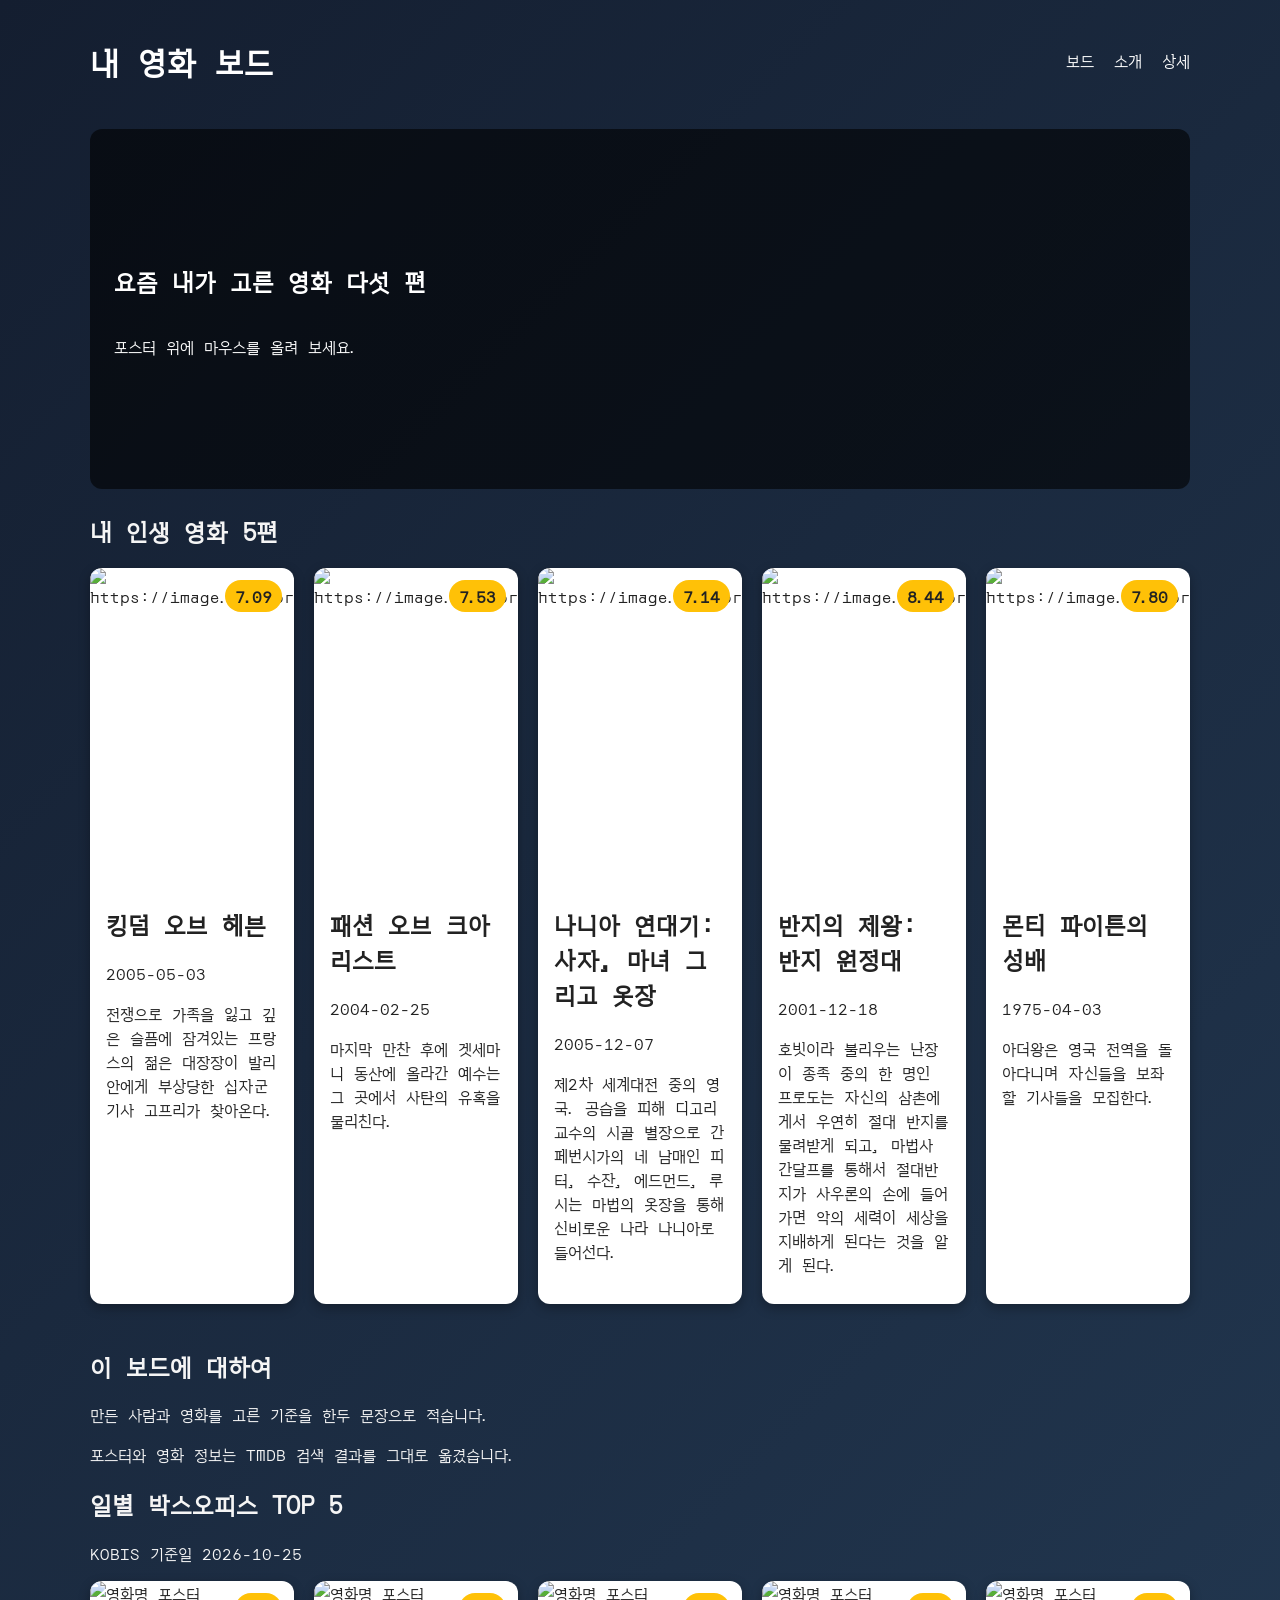
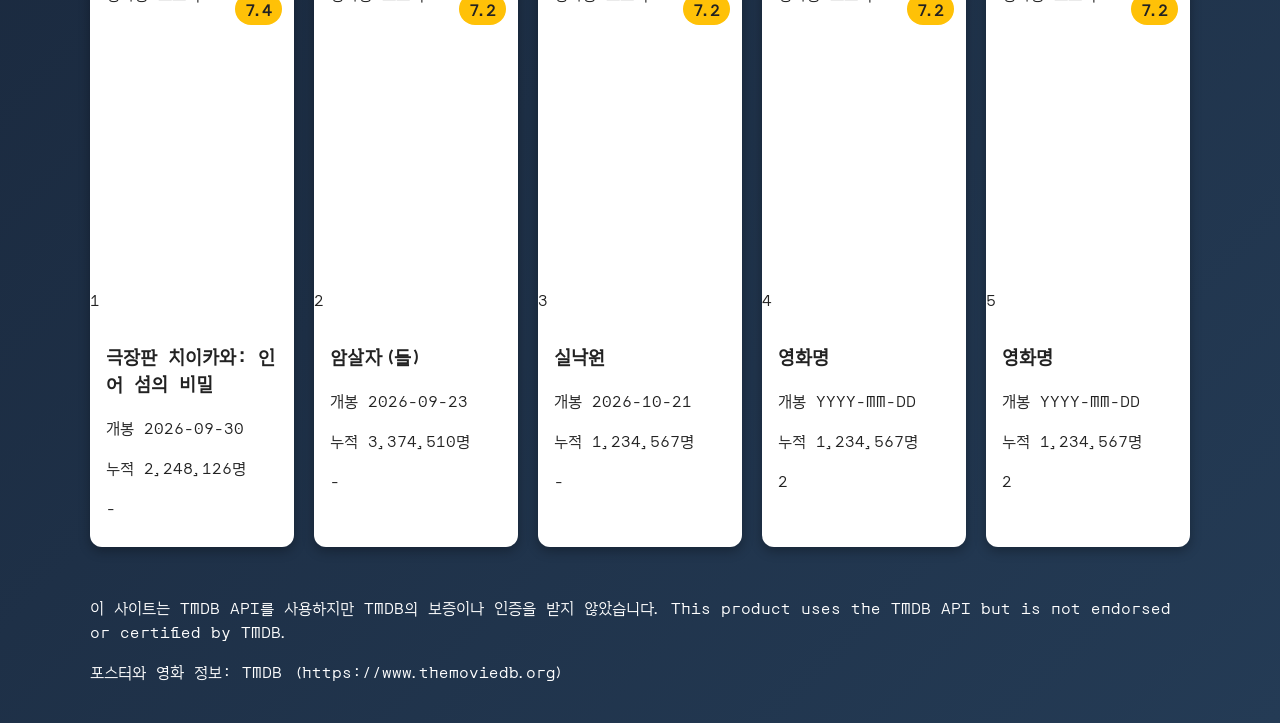
==== commit 4aeb8235: "첫 번째 커밋" ====
--- a/index.html
+++ b/index.html
@@ -28,63 +28,69 @@
     </section>
 
 
+
+
+
     <main>
-        <section class="board" id="board">
-
-            <article class="card"><img class="poster"
-                    src="https://image.tmdb.org/t/p/w342/bwQ4a50Jp0aU1jpoM4m1PbEzo36.jpg"
-                    alt="https://image.tmdb.org/t/p/w342/bwQ4a50Jp0aU1jpoM4m1PbEzo36.jpg">
-                <span class="badge">7.09</span>
-                <div class="info">
-                    <h2>킹덤 오브 헤븐</h2>
-                    <p class="year">2005-05-03</p>
-                    <p class="overview">전쟁으로 가족을 잃고 깊은 슬픔에 잠겨있는 프랑스의 젊은 대장장이 발리안에게 부상당한 십자군 기사 고프리가 찾아온다.</p>
-                </div>
-            </article>
-            <article class="card"><img class="poster"
-                    src="https://image.tmdb.org/t/p/w342/rBM5o2HpmCfDejuIPybI09tkY3V.jpg"
-                    alt="https://image.tmdb.org/t/p/w342/bwQ4a50Jp0aU1jpoM4m1PbEzo36.jpg">
-                <span class="badge">7.53</span>
-                <div class="info">
-                    <h2>패션 오브 크아리스트</h2>
-                    <p class="year">2004-02-25</p>
-                    <p class="overview">마지막 만찬 후에 겟세마니 동산에 올라간 예수는 그 곳에서 사탄의 유혹을 물리친다.</p>
-                </div>
-            </article>
-            <article class="card"><img class="poster"
-                    src="https://image.tmdb.org/t/p/w342/vSY6MgDWD5Ch5I87X8BaxZyydCI.jpg"
-                    alt="https://image.tmdb.org/t/p/w342/bwQ4a50Jp0aU1jpoM4m1PbEzo36.jpg">
-                <span class="badge">7.14</span>
-                <div class="info">
-                    <h2>나니아 연대기: 사자, 마녀 그리고 옷장</h2>
-                    <p class="year">2005-12-07</p>
-                    <p class="overview">제2차 세계대전 중의 영국. 공습을 피해 디고리 교수의 시골 별장으로 간 페번시가의 네 남매인 피터, 수잔, 에드먼드, 루시는 마법의 옷장을
-                        통해 신비로운
-                        나라 나니아로 들어선다.</p>
-                </div>
-            </article>
-            <article class="card"><img class="poster"
-                    src="https://image.tmdb.org/t/p/w342/r18JdjImbWDRwkbVDIzWoLQqkCo.jpg"
-                    alt="https://image.tmdb.org/t/p/w342/bwQ4a50Jp0aU1jpoM4m1PbEzo36.jpg">
-                <span class="badge">8.44</span>
-                <div class="info">
-                    <h2>반지의 제왕: 반지 원정대</h2>
-                    <p class="year">2001-12-18</p>
-                    <p class="overview">호빗이라 불리우는 난장이 종족 중의 한 명인 프로도는 자신의 삼촌에게서 우연히 절대 반지를 물려받게 되고, 마법사 간달프를 통해서 절대반지가
-                        사우론의 손에
-                        들어가면 악의 세력이 세상을 지배하게 된다는 것을 알게 된다.</p>
-                </div>
-            </article>
-            <article class="card"><img class="poster"
-                    src="https://image.tmdb.org/t/p/w342/7nTkHjETdGMYK1phHwDbPsrzbYl.jpg"
-                    alt="https://image.tmdb.org/t/p/w342/bwQ4a50Jp0aU1jpoM4m1PbEzo36.jpg">
-                <span class="badge">7.80</span>
-                <div class="info">
-                    <h2>몬티 파이튼의 성배</h2>
-                    <p class="year">1975-04-03</p>
-                    <p class="overview">아더왕은 영국 전역을 돌아다니며 자신들을 보좌할 기사들을 모집한다.</p>
-                </div>
-            </article>
+        <section id="mine">
+            <h2>내 인생 영화 5편</h2>
+            <div class="board">
+                <article class="card"><img class="poster"
+                        src="https://image.tmdb.org/t/p/w342/bwQ4a50Jp0aU1jpoM4m1PbEzo36.jpg"
+                        alt="https://image.tmdb.org/t/p/w342/bwQ4a50Jp0aU1jpoM4m1PbEzo36.jpg">
+                    <span class="badge">7.09</span>
+                    <div class="info">
+                        <h2>킹덤 오브 헤븐</h2>
+                        <p class="year">2005-05-03</p>
+                        <p class="overview">전쟁으로 가족을 잃고 깊은 슬픔에 잠겨있는 프랑스의 젊은 대장장이 발리안에게 부상당한 십자군 기사 고프리가 찾아온다.</p>
+                    </div>
+                </article>
+                <article class="card"><img class="poster"
+                        src="https://image.tmdb.org/t/p/w342/rBM5o2HpmCfDejuIPybI09tkY3V.jpg"
+                        alt="https://image.tmdb.org/t/p/w342/bwQ4a50Jp0aU1jpoM4m1PbEzo36.jpg">
+                    <span class="badge">7.53</span>
+                    <div class="info">
+                        <h2>패션 오브 크아리스트</h2>
+                        <p class="year">2004-02-25</p>
+                        <p class="overview">마지막 만찬 후에 겟세마니 동산에 올라간 예수는 그 곳에서 사탄의 유혹을 물리친다.</p>
+                    </div>
+                </article>
+                <article class="card"><img class="poster"
+                        src="https://image.tmdb.org/t/p/w342/vSY6MgDWD5Ch5I87X8BaxZyydCI.jpg"
+                        alt="https://image.tmdb.org/t/p/w342/bwQ4a50Jp0aU1jpoM4m1PbEzo36.jpg">
+                    <span class="badge">7.14</span>
+                    <div class="info">
+                        <h2>나니아 연대기: 사자, 마녀 그리고 옷장</h2>
+                        <p class="year">2005-12-07</p>
+                        <p class="overview">제2차 세계대전 중의 영국. 공습을 피해 디고리 교수의 시골 별장으로 간 페번시가의 네 남매인 피터, 수잔, 에드먼드, 루시는 마법의
+                            옷장을
+                            통해 신비로운
+                            나라 나니아로 들어선다.</p>
+                    </div>
+                </article>
+                <article class="card"><img class="poster"
+                        src="https://image.tmdb.org/t/p/w342/r18JdjImbWDRwkbVDIzWoLQqkCo.jpg"
+                        alt="https://image.tmdb.org/t/p/w342/bwQ4a50Jp0aU1jpoM4m1PbEzo36.jpg">
+                    <span class="badge">8.44</span>
+                    <div class="info">
+                        <h2>반지의 제왕: 반지 원정대</h2>
+                        <p class="year">2001-12-18</p>
+                        <p class="overview">호빗이라 불리우는 난장이 종족 중의 한 명인 프로도는 자신의 삼촌에게서 우연히 절대 반지를 물려받게 되고, 마법사 간달프를 통해서
+                            절대반지가
+                            사우론의 손에
+                            들어가면 악의 세력이 세상을 지배하게 된다는 것을 알게 된다.</p>
+                    </div>
+                </article>
+                <article class="card"><img class="poster"
+                        src="https://image.tmdb.org/t/p/w342/7nTkHjETdGMYK1phHwDbPsrzbYl.jpg"
+                        alt="https://image.tmdb.org/t/p/w342/bwQ4a50Jp0aU1jpoM4m1PbEzo36.jpg">
+                    <span class="badge">7.80</span>
+                    <div class="info">
+                        <h2>몬티 파이튼의 성배</h2>
+                        <p class="year">1975-04-03</p>
+                        <p class="overview">아더왕은 영국 전역을 돌아다니며 자신들을 보좌할 기사들을 모집한다.</p>
+                    </div>
+                </article>
 
         </section>
 
@@ -93,7 +99,85 @@
             <p>만든 사람과 영화를 고른 기준을 한두 문장으로 적습니다.</p>
             <p>포스터와 영화 정보는 TMDB 검색 결과를 그대로 옮겼습니다.</p>
         </section>
+
+        </div>
+        </section>
+        <section id="boxoffice">
+            <h2>일별 박스오피스 TOP 5</h2>
+            <p class="basis">KOBIS 기준일 2026-10-25</p>
+            <div class="board">
+                <article class="card">
+                    <img class="poster" src="https://image.tmdb.org/t/p/w342/5TMyytCI5Pfc9c1eNsljiCdiB05.jpg" alt="영화명 포스터">
+                    <span class="rank">1</span>
+                    <span class="badge">7.4</span>
+                    <div class="info">
+                        <h3>극장판 치이카와: 인어 섬의 비밀</h3>
+                        <p class="year">개봉 2026-09-30</p>
+                        <p class="audience">누적 2,248,126명</p>
+                        <p class="change">-</p>
+                    </div>
+                </article>
+
+                <article class="card">
+                    <img class="poster" src="https://image.tmdb.org/t/p/w342/c55ijsOdntj6P25vDwHLdgsBpmV.jpg" alt="영화명 포스터">
+                    <span class="rank">2</span>
+                    <span class="badge">7.2</span>
+                    <div class="info">
+                        <h3>암살자(들)</h3>
+                        <p class="year">개봉 2026-09-23</p>
+                        <p class="audience">누적 3,374,510명</p>
+                        <p class="change">-</p>
+                    </div>
+                </article>
+
+                <article class="card">
+                    <img class="poster" src="https://image.tmdb.org/t/p/w342/여기에_poster_path" alt="영화명 포스터">
+                    <span class="rank">3</span>
+                    <span class="badge">7.2</span>
+                    <div class="info">
+                        <h3>실낙원</h3>
+                        <p class="year">개봉 2026-10-21</p> 
+                        <p class="audience">누적 1,234,567명</p>
+                        <p class="change">-</p>
+                    </div>
+                </article>
+
+                <article class="card">
+                    <img class="poster" src="https://image.tmdb.org/t/p/w342/여기에_poster_path" alt="영화명 포스터">
+                    <span class="rank">4</span>
+                    <span class="badge">7.2</span>
+                    <div class="info">
+                        <h3>영화명</h3>
+                        <p class="year">개봉 YYYY-MM-DD</p>
+                        <p class="audience">누적 1,234,567명</p>
+                        <p class="change up">2</p>
+                    </div>
+                </article>
+
+                <article class="card">
+                    <img class="poster" src="https://image.tmdb.org/t/p/w342/여기에_poster_path" alt="영화명 포스터">
+                    <span class="rank">5</span>
+                    <span class="badge">7.2</span>
+                    <div class="info">
+                        <h3>영화명</h3>
+                        <p class="year">개봉 YYYY-MM-DD</p>
+                        <p class="audience">누적 1,234,567명</p>
+                        <p class="change up">2</p>
+                    </div>
+                </article>
+            </div>
+        </section>
     </main>
+
+    <!--
+    
+    <main>
+        <section class="board" id="board">
+
+            
+    </main>
+
+-->
 
     <footer>
         <p>이 사이트는 TMDB API를 사용하지만 TMDB의 보증이나 인증을 받지 않았습니다.
--- a/style.css
+++ b/style.css
@@ -24,7 +24,7 @@
 
 .hero {
     background-image: linear-gradient(rgba(0, 0, 0, 0.6), rgba(0, 0, 0, 0.6)),
-        url("https://image.tmdb.org/t/p/w1280/여기에_backdrop_path");
+        url("https://image.tmdb.org/t/p/w1280/https://i.swncdn.com/media/950w/via/images/2023/02/22/29578/29578-church-gettyimages-wwing_source_file.jpg_backdrop_path");
 
     background-size: cover;
     background-position: center;
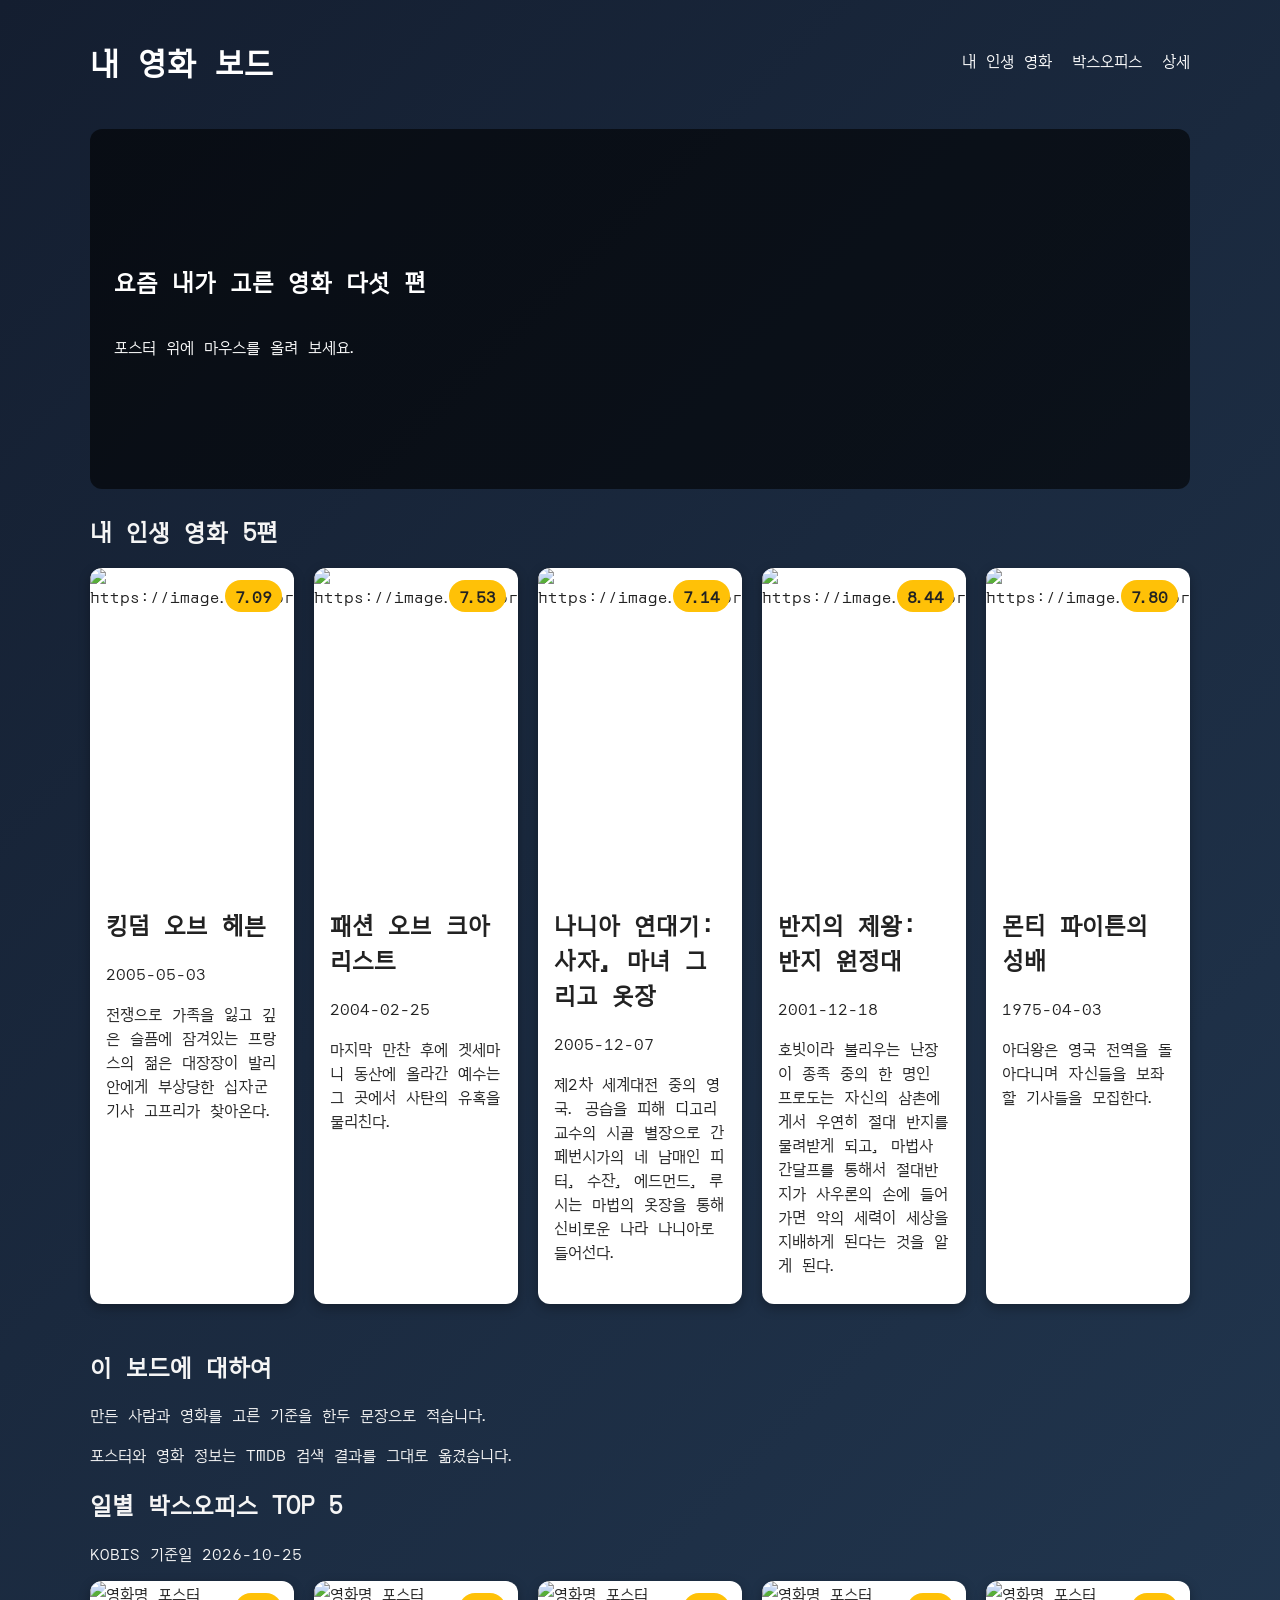
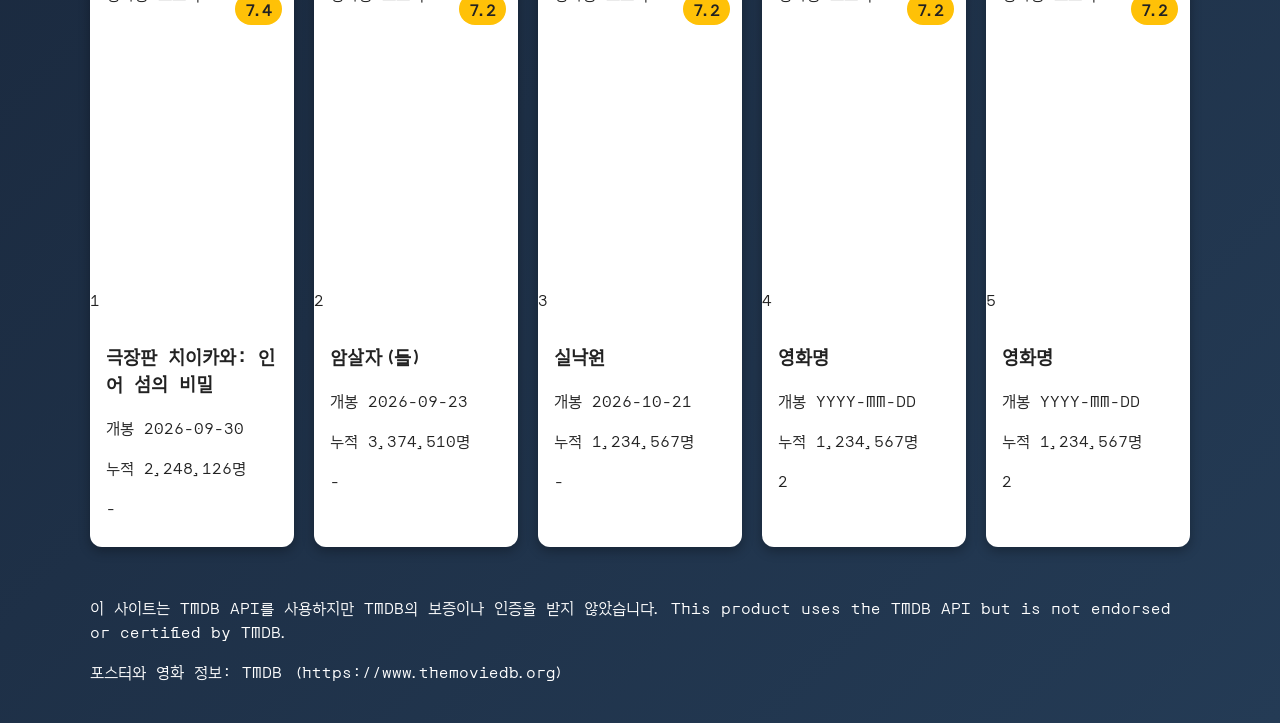
==== commit f0e124e6: "커밋중ㅇㅇㅇㅇㅇ" ====
--- a/index.html
+++ b/index.html
@@ -16,8 +16,8 @@
         <h1>내 영화 보드</h1>
         <nav>
             <ul>
-                <li><a href="#board">보드</a></li>
-                <li><a href="#about">소개</a></li>
+                <li><a href="#board">내 인생 영화</a></li>
+                <li><a href="#about">박스오피스</a></li>
                 <li><a href="detail.html">상세</a></li>
             </ul>
         </nav>
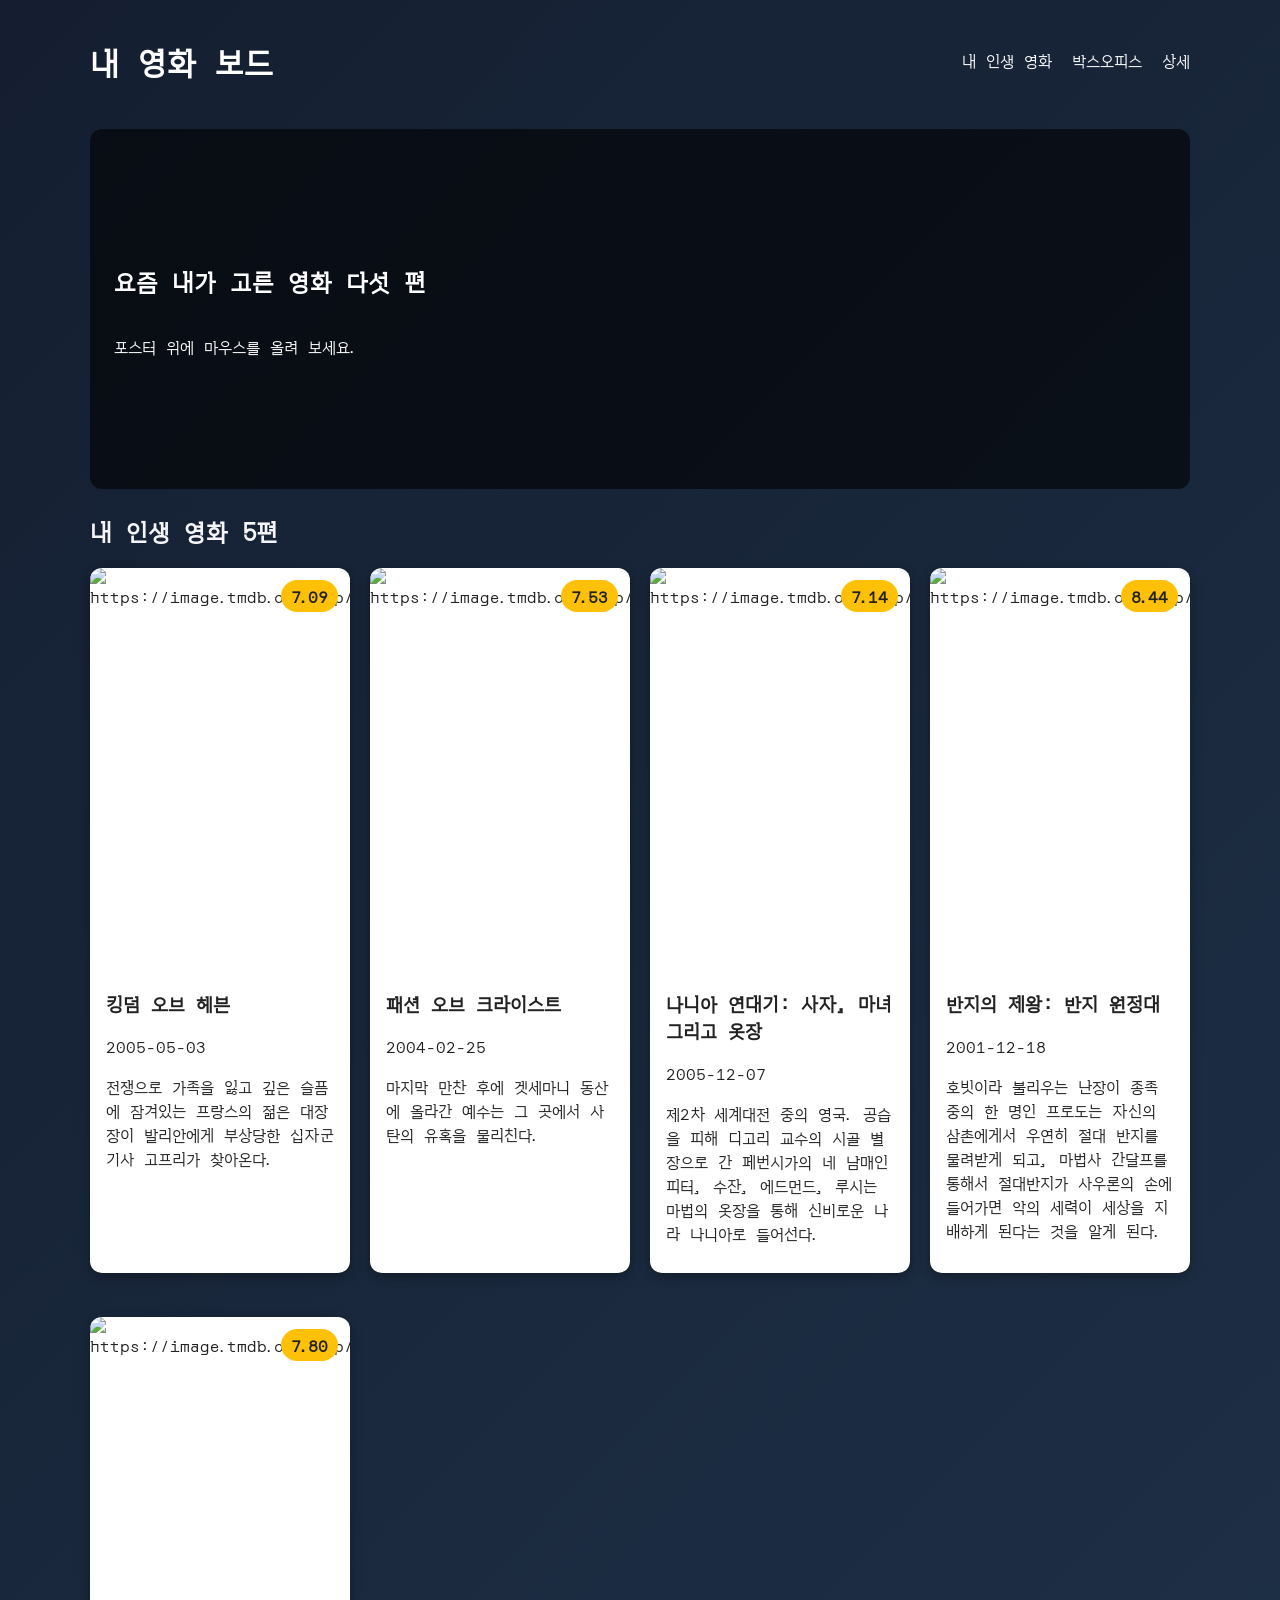
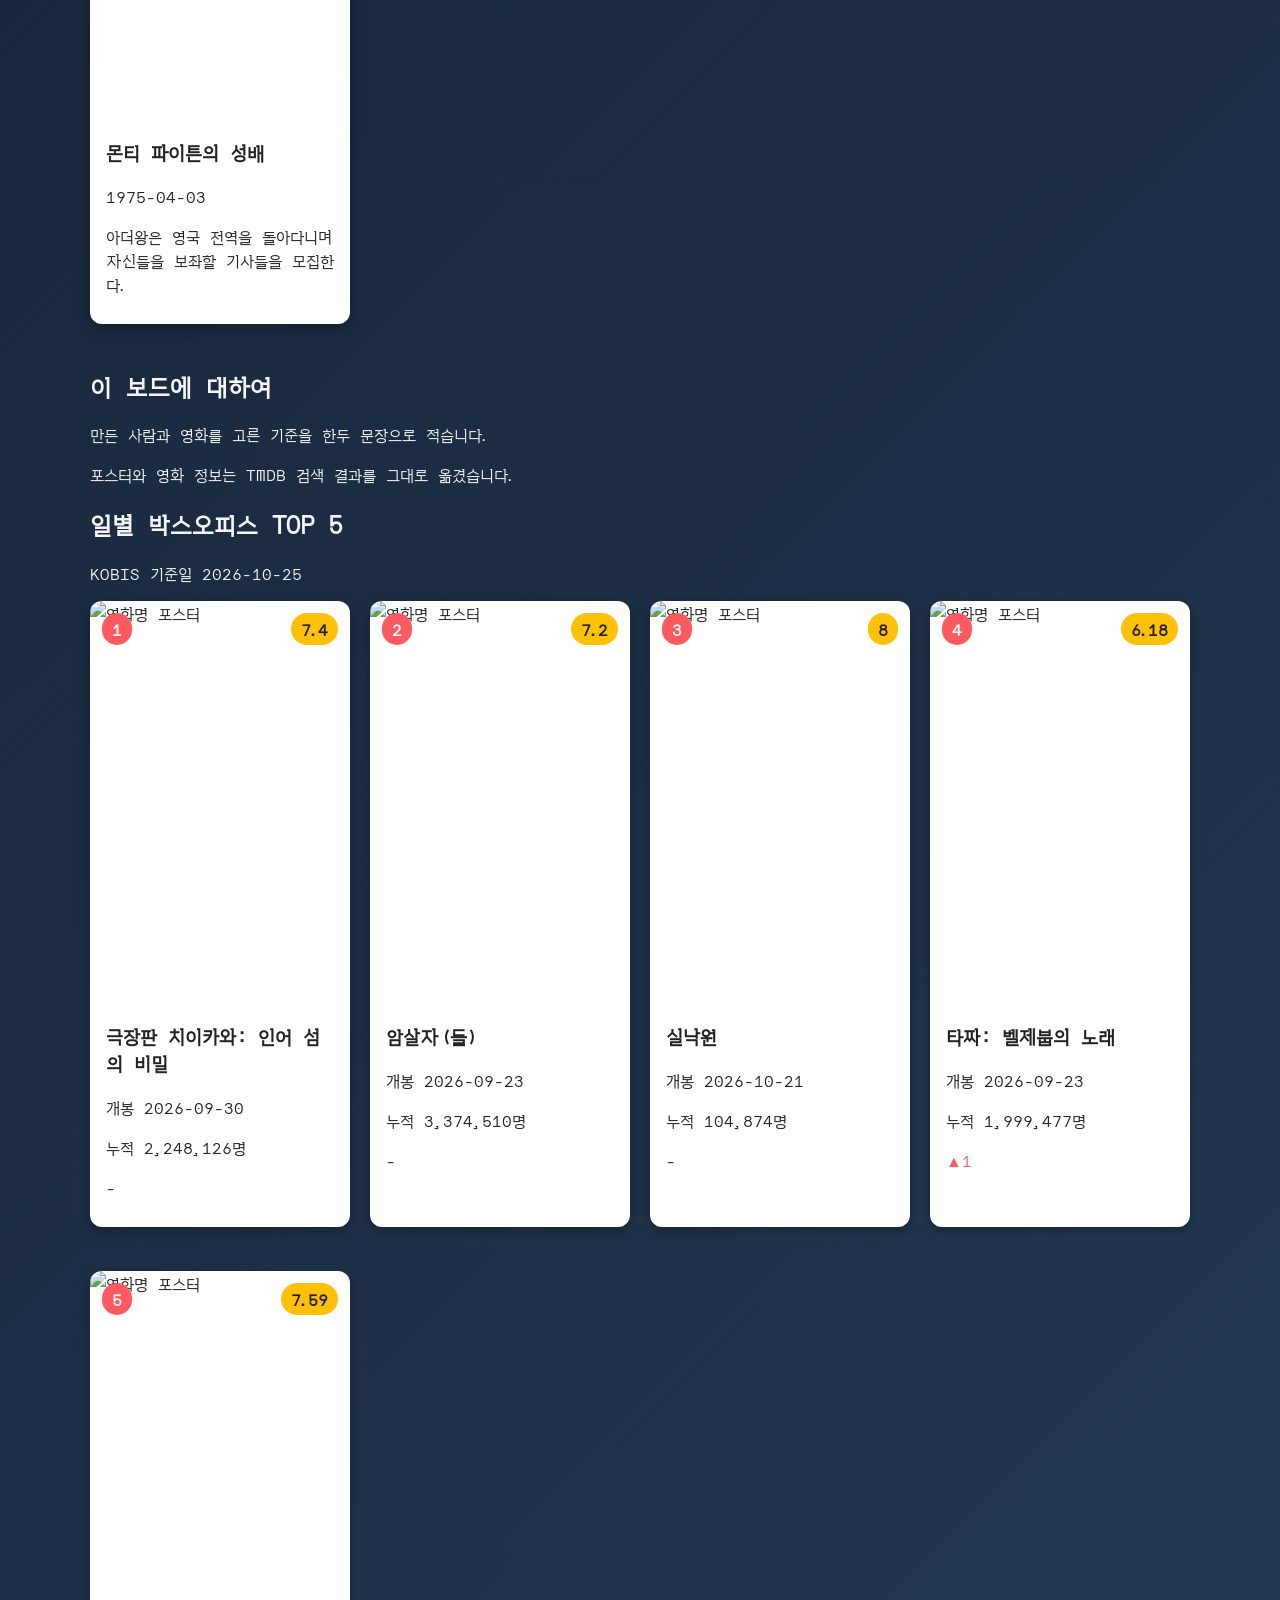
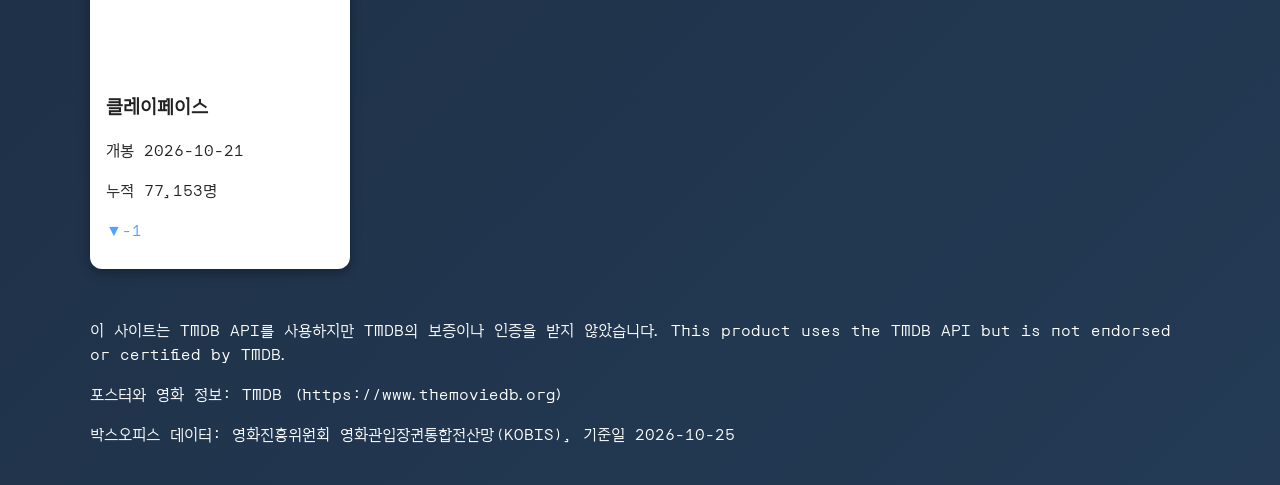
==== commit b3268469: "261026 세 번째 커밋" ====
--- a/index.html
+++ b/index.html
@@ -16,8 +16,8 @@
         <h1>내 영화 보드</h1>
         <nav>
             <ul>
-                <li><a href="#board">내 인생 영화</a></li>
-                <li><a href="#about">박스오피스</a></li>
+                <li><a href="#mine">내 인생 영화</a></li>
+                <li><a href="#boxoffice">박스오피스</a></li>
                 <li><a href="detail.html">상세</a></li>
             </ul>
         </nav>
@@ -40,7 +40,7 @@
                         alt="https://image.tmdb.org/t/p/w342/bwQ4a50Jp0aU1jpoM4m1PbEzo36.jpg">
                     <span class="badge">7.09</span>
                     <div class="info">
-                        <h2>킹덤 오브 헤븐</h2>
+                        <h3>킹덤 오브 헤븐</h3>
                         <p class="year">2005-05-03</p>
                         <p class="overview">전쟁으로 가족을 잃고 깊은 슬픔에 잠겨있는 프랑스의 젊은 대장장이 발리안에게 부상당한 십자군 기사 고프리가 찾아온다.</p>
                     </div>
@@ -50,7 +50,7 @@
                         alt="https://image.tmdb.org/t/p/w342/bwQ4a50Jp0aU1jpoM4m1PbEzo36.jpg">
                     <span class="badge">7.53</span>
                     <div class="info">
-                        <h2>패션 오브 크아리스트</h2>
+                        <h3>패션 오브 크라이스트</h3>
                         <p class="year">2004-02-25</p>
                         <p class="overview">마지막 만찬 후에 겟세마니 동산에 올라간 예수는 그 곳에서 사탄의 유혹을 물리친다.</p>
                     </div>
@@ -60,7 +60,7 @@
                         alt="https://image.tmdb.org/t/p/w342/bwQ4a50Jp0aU1jpoM4m1PbEzo36.jpg">
                     <span class="badge">7.14</span>
                     <div class="info">
-                        <h2>나니아 연대기: 사자, 마녀 그리고 옷장</h2>
+                        <h3>나니아 연대기: 사자, 마녀 그리고 옷장</h3>
                         <p class="year">2005-12-07</p>
                         <p class="overview">제2차 세계대전 중의 영국. 공습을 피해 디고리 교수의 시골 별장으로 간 페번시가의 네 남매인 피터, 수잔, 에드먼드, 루시는 마법의
                             옷장을
@@ -73,7 +73,7 @@
                         alt="https://image.tmdb.org/t/p/w342/bwQ4a50Jp0aU1jpoM4m1PbEzo36.jpg">
                     <span class="badge">8.44</span>
                     <div class="info">
-                        <h2>반지의 제왕: 반지 원정대</h2>
+                        <h3>반지의 제왕: 반지 원정대</h3>
                         <p class="year">2001-12-18</p>
                         <p class="overview">호빗이라 불리우는 난장이 종족 중의 한 명인 프로도는 자신의 삼촌에게서 우연히 절대 반지를 물려받게 되고, 마법사 간달프를 통해서
                             절대반지가
@@ -86,7 +86,7 @@
                         alt="https://image.tmdb.org/t/p/w342/bwQ4a50Jp0aU1jpoM4m1PbEzo36.jpg">
                     <span class="badge">7.80</span>
                     <div class="info">
-                        <h2>몬티 파이튼의 성배</h2>
+                        <h3>몬티 파이튼의 성배</h3>
                         <p class="year">1975-04-03</p>
                         <p class="overview">아더왕은 영국 전역을 돌아다니며 자신들을 보좌할 기사들을 모집한다.</p>
                     </div>
@@ -107,7 +107,8 @@
             <p class="basis">KOBIS 기준일 2026-10-25</p>
             <div class="board">
                 <article class="card">
-                    <img class="poster" src="https://image.tmdb.org/t/p/w342/5TMyytCI5Pfc9c1eNsljiCdiB05.jpg" alt="영화명 포스터">
+                    <img class="poster" src="https://image.tmdb.org/t/p/w342/5TMyytCI5Pfc9c1eNsljiCdiB05.jpg"
+                        alt="영화명 포스터">
                     <span class="rank">1</span>
                     <span class="badge">7.4</span>
                     <div class="info">
@@ -119,7 +120,8 @@
                 </article>
 
                 <article class="card">
-                    <img class="poster" src="https://image.tmdb.org/t/p/w342/c55ijsOdntj6P25vDwHLdgsBpmV.jpg" alt="영화명 포스터">
+                    <img class="poster" src="https://image.tmdb.org/t/p/w342/c55ijsOdntj6P25vDwHLdgsBpmV.jpg"
+                        alt="영화명 포스터">
                     <span class="rank">2</span>
                     <span class="badge">7.2</span>
                     <div class="info">
@@ -131,38 +133,41 @@
                 </article>
 
                 <article class="card">
-                    <img class="poster" src="https://image.tmdb.org/t/p/w342/여기에_poster_path" alt="영화명 포스터">
+                    <img class="poster" src="https://image.tmdb.org/t/p/w342/wkm9BQLok7U2KihcCspCa663Qse.jpg"
+                        alt="영화명 포스터">
                     <span class="rank">3</span>
-                    <span class="badge">7.2</span>
+                    <span class="badge">8</span>
                     <div class="info">
                         <h3>실낙원</h3>
-                        <p class="year">개봉 2026-10-21</p> 
-                        <p class="audience">누적 1,234,567명</p>
+                        <p class="year">개봉 2026-10-21</p>
+                        <p class="audience">누적 104,874명</p>
                         <p class="change">-</p>
                     </div>
                 </article>
 
                 <article class="card">
-                    <img class="poster" src="https://image.tmdb.org/t/p/w342/여기에_poster_path" alt="영화명 포스터">
+                    <img class="poster" src="https://image.tmdb.org/t/p/w342/ueigb5zra1tj6FTK9yhh2P33P9B.jpg"
+                        alt="영화명 포스터">
                     <span class="rank">4</span>
-                    <span class="badge">7.2</span>
+                    <span class="badge">6.18</span>
                     <div class="info">
-                        <h3>영화명</h3>
-                        <p class="year">개봉 YYYY-MM-DD</p>
-                        <p class="audience">누적 1,234,567명</p>
-                        <p class="change up">2</p>
+                        <h3>타짜: 벨제붑의 노래</h3>
+                        <p class="year">개봉 2026-09-23</p>
+                        <p class="audience">누적 1,999,477명</p>
+                        <p class="change up">1</p>
                     </div>
                 </article>
 
                 <article class="card">
-                    <img class="poster" src="https://image.tmdb.org/t/p/w342/여기에_poster_path" alt="영화명 포스터">
+                    <img class="poster" src="https://image.tmdb.org/t/p/w342/LSGpoSAlitss0KOvVakkeUToZo.jpg"
+                        alt="영화명 포스터">
                     <span class="rank">5</span>
-                    <span class="badge">7.2</span>
+                    <span class="badge">7.59</span>
                     <div class="info">
-                        <h3>영화명</h3>
-                        <p class="year">개봉 YYYY-MM-DD</p>
-                        <p class="audience">누적 1,234,567명</p>
-                        <p class="change up">2</p>
+                        <h3>클레이페이스</h3>
+                        <p class="year">개봉 2026-10-21</p>
+                        <p class="audience">누적 77,153명</p>
+                        <p class="change down">-1</p>
                     </div>
                 </article>
             </div>
@@ -183,6 +188,7 @@
         <p>이 사이트는 TMDB API를 사용하지만 TMDB의 보증이나 인증을 받지 않았습니다.
             This product uses the TMDB API but is not endorsed or certified by TMDB.</p>
         <p>포스터와 영화 정보: TMDB (https://www.themoviedb.org)</p>
+        <p>박스오피스 데이터: 영화진흥위원회 영화관입장권통합전산망(KOBIS), 기준일 2026-10-25</p>
     </footer>
 </body>
 
--- a/style.css
+++ b/style.css
@@ -1,12 +1,52 @@
+:root {
+    --bg: #141e30;
+    --surface: #1f2b44;
+    --text: #f5f5f7;
+    --accent: #4da3ff;
+    --warn: #ff5a5f;
+    --font-title: "Black Han Sans", sans-serif;
+    --font-body: "Noto Sans KR", sans-serif;
+    --gap: 20px;
+}
+
+
+
 body {
-    background: linear-gradient(135deg, #141e30, #243b55);
+    background: linear-gradient(135deg, var(--bg), #243b55);
+    color: var(--text);
+    font-family: "Orbit", var(--font-body);
     min-height: 100vh;
     box-sizing: border-box;
     margin: 0;
     padding: 16px;
-    font-family: "Orbit", sans-serif;
-    color: #f5f5f5;
-}
+}
+
+.change.up {
+    color: var(--warn)
+}
+
+.change.up::before {
+    content: "▲";
+}
+
+.change.down {
+    color: var(--accent)
+}
+
+.change.down::before {
+    content:
+        "▼";
+}
+
+.change.new {
+    color: var(--warn)
+}
+
+.change.new::before {
+    content: "NEW";
+}
+
+
 
 main,
 .top,
@@ -24,7 +64,7 @@
 
 .hero {
     background-image: linear-gradient(rgba(0, 0, 0, 0.6), rgba(0, 0, 0, 0.6)),
-        url("https://image.tmdb.org/t/p/w1280/https://i.swncdn.com/media/950w/via/images/2023/02/22/29578/29578-church-gettyimages-wwing_source_file.jpg_backdrop_path");
+        url("https://images.unsplash.com/photo-1610116306796-6fea9f4fae38?fm=jpg&q=60&w=3000&auto=format&fit=crop&ixlib=rb-4.1.0&ixid=NHwxMjA3fDA%3D");
 
     background-size: cover;
     background-position: center;
@@ -58,8 +98,20 @@
 
 .board {
     display: grid;
-    grid-template-columns: repeat(auto-fit, minmax(200px, 1fr));
-    gap: 20px;
+    grid-template-columns: 1fr;
+    gap: var(--gap);
+}
+
+@media (min-width: 600px) {
+    .board {
+        grid-template-columns: repeat(2, 1fr);
+    }
+}
+
+@media (min-width: 1024px) {
+    .board {
+        grid-template-columns: repeat(4, 1fr);
+    }
 }
 
 
@@ -72,7 +124,7 @@
     margin-bottom: 24px;
     transition: transform 0.3s, box-shadow 0.3s;
     color: #222;
-     animation: rise 0.6s backwards;
+    animation: rise 0.6s backwards;
 }
 
 .card:hover {
@@ -89,6 +141,18 @@
     display: block;
     aspect-ratio: 2 / 3;
     object-fit: cover;
+}
+
+.rank {
+    position: absolute;
+    top: 12px;
+    left: 12px;
+    background: var(--warn);
+    color: var(--text);
+    padding: 4px 10px;
+    border-radius: 999px;
+    font-weight: bold;
+    animation: pulse 2s infinite;
 }
 
 .badge {
@@ -103,6 +167,8 @@
     animation: pulse 2s infinite;
 }
 
+
+
 h1,
 footer {
     color: #fff;
@@ -120,7 +186,21 @@
     }
 }
 
+.detail {
+    display: grid;
+    grid-template-columns: 1fr;
+    gap: var(--gap);
+}
+
 @media (min-width: 600px) {
+    .detail {
+        grid-template-columns: 1fr 2fr;
+    }
+
+    .detail img {
+        width: 100%;
+    }
+
     nav ul {
         flex-direction: row;
         gap: 20px;
@@ -142,18 +222,37 @@
     }
 }
 
-.card:nth-child(1) { animation-delay:
-0.0s; }
-
-.card:nth-child(2) { animation-delay:
-0.1s; }
-
-.card:nth-child(3) { animation-delay:
-0.2s; }
-
-.card:nth-child(4) { animation-delay:
-0.3s; }
-
-.card:nth-child(5) { animation-delay:
-0.4s; }
-
+
+
+.card:nth-child(1) {
+    animation-delay:
+        0.0s;
+}
+
+.card:nth-child(2) {
+    animation-delay:
+        0.1s;
+}
+
+.card:nth-child(3) {
+    animation-delay:
+        0.2s;
+}
+
+.card:nth-child(4) {
+    animation-delay:
+        0.3s;
+}
+
+.card:nth-child(5) {
+    animation-delay:
+        0.4s;
+}
+
+.detail-page {
+    background-image: linear-gradient(rgba(0, 0, 0, 0.75), rgba(0, 0, 0, 0.75)),
+        url("https://i.swncdn.com/media/950w/via/images/2023/02/22/29578/29578-church-gettyimages-wwing_source_file.jpg");
+    background-size: cover;
+    min-height:
+        100vh;
+}
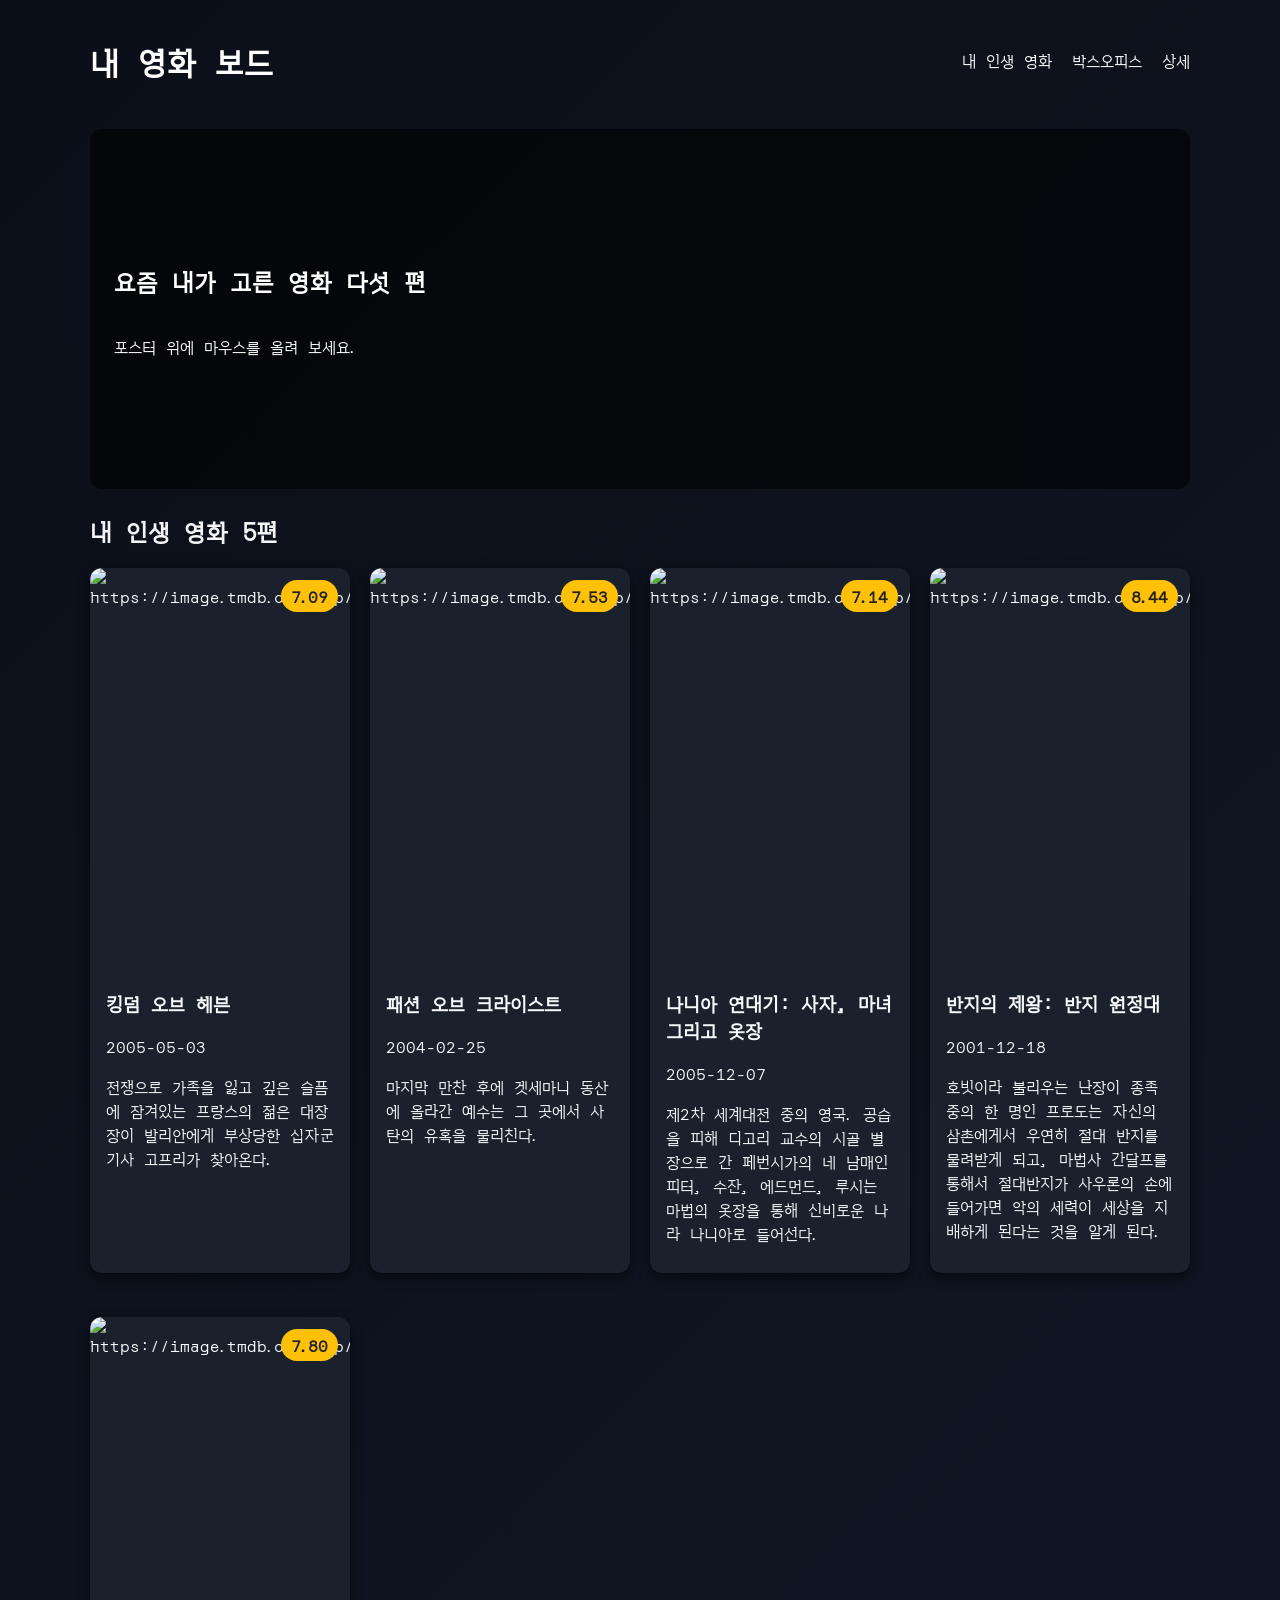
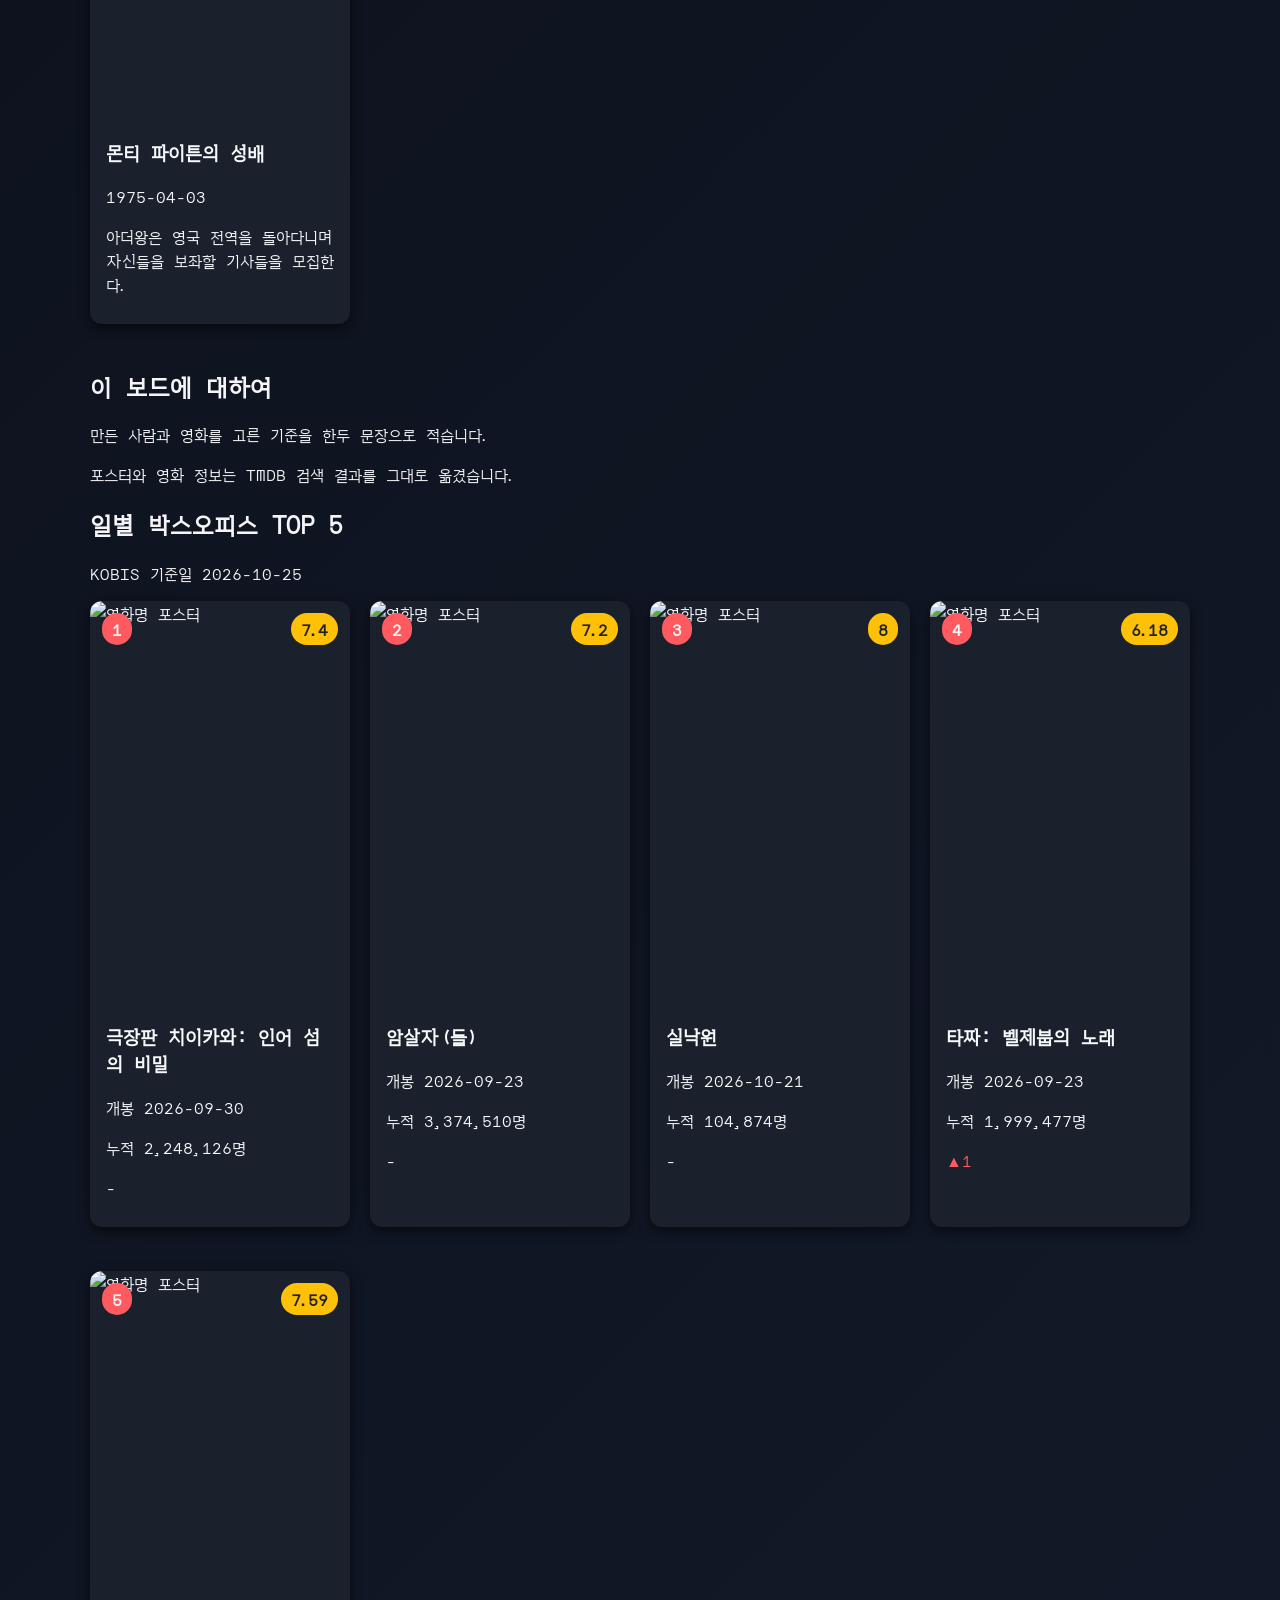
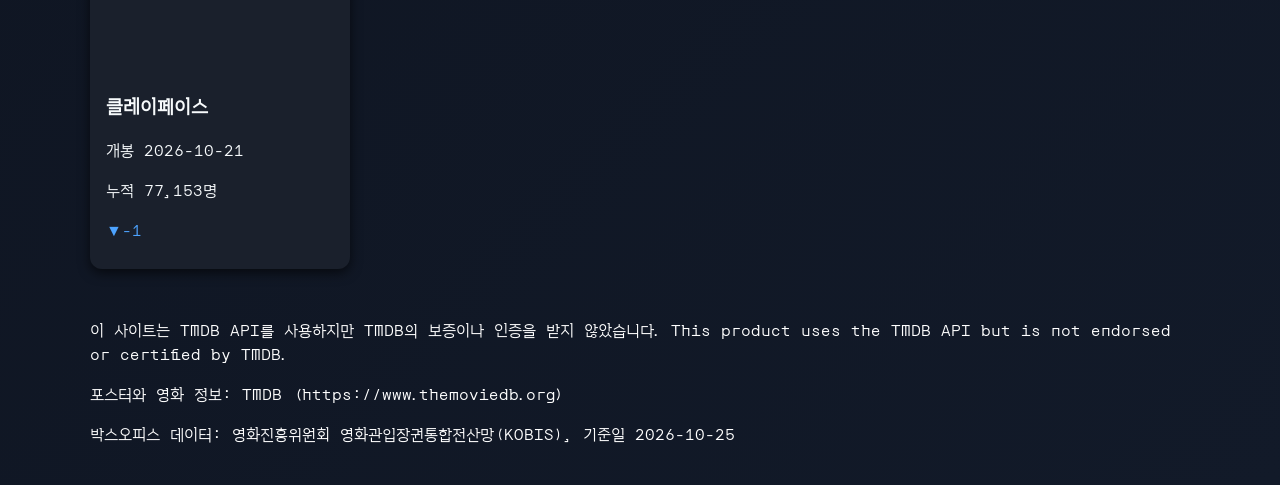
==== commit 3a9ba5c0: "네 번째 커밋" ====
--- a/index.html
+++ b/index.html
@@ -12,6 +12,7 @@
 </head>
 
 <body>
+ <!--   <body class="detail-page is-loading"> -->
     <header class="top">
         <h1>내 영화 보드</h1>
         <nav>
@@ -35,6 +36,9 @@
         <section id="mine">
             <h2>내 인생 영화 5편</h2>
             <div class="board">
+                <div class="skeleton"></div>
+                <div class="skeleton"></div>
+                <div class="skeleton"></div>
                 <article class="card"><img class="poster"
                         src="https://image.tmdb.org/t/p/w342/bwQ4a50Jp0aU1jpoM4m1PbEzo36.jpg"
                         alt="https://image.tmdb.org/t/p/w342/bwQ4a50Jp0aU1jpoM4m1PbEzo36.jpg">
@@ -106,6 +110,9 @@
             <h2>일별 박스오피스 TOP 5</h2>
             <p class="basis">KOBIS 기준일 2026-10-25</p>
             <div class="board">
+                <div class="skeleton"></div>
+                <div class="skeleton"></div>
+                <div class="skeleton"></div>
                 <article class="card">
                     <img class="poster" src="https://image.tmdb.org/t/p/w342/5TMyytCI5Pfc9c1eNsljiCdiB05.jpg"
                         alt="영화명 포스터">
--- a/style.css
+++ b/style.css
@@ -167,7 +167,17 @@
     animation: pulse 2s infinite;
 }
 
-
+@media (prefers-color-scheme: dark) {
+
+    .card {
+
+        background: #1f2429;
+
+        color: #eee;
+
+    }
+
+}
 
 h1,
 footer {
@@ -194,6 +204,7 @@
 
 @media (min-width: 600px) {
     .detail {
+        dt{color:var(--accent);}
         grid-template-columns: 1fr 2fr;
     }
 
@@ -208,11 +219,32 @@
 }
 
 @media (prefers-color-scheme: dark) {
+
     .card {
+
         background: #1f2429;
+
         color: #eee;
-    }
-}
+
+    }
+
+}
+
+    body {
+        background: linear-gradient(135deg, #0b0f19, #121a29);
+    }
+
+    .card {
+        background: #1a202c;
+        color: #f7fafc;
+        box-shadow: 0 4px 12px rgba(0, 0, 0, 0.6);
+    }
+
+    .detail dl {
+        background: rgba(20, 25, 35, 0.95);
+        color: #fff;
+    }
+
 
 @keyframes rise {
     from {
@@ -255,4 +287,30 @@
     background-size: cover;
     min-height:
         100vh;
+}
+
+.skeleton {
+    display: none;
+    min-height: 360px;
+    border-radius: 12px;
+    background: linear-gradient(90deg, var(--surface) 25%, var(--bg) 37%, var(--surface) 63%);
+    background-size: 400% 100%;
+    animation: shimmer 1.4s ease-in-out infinite;
+}
+
+body.is-loading .skeleton { 
+    display: block; 
+}
+
+body.is-loading .card { 
+    display: none; 
+}
+
+@keyframes shimmer {
+    from { 
+        background-position: 100% 50%; 
+    }
+    to { 
+        background-position: 0 50%; 
+    }
 }
